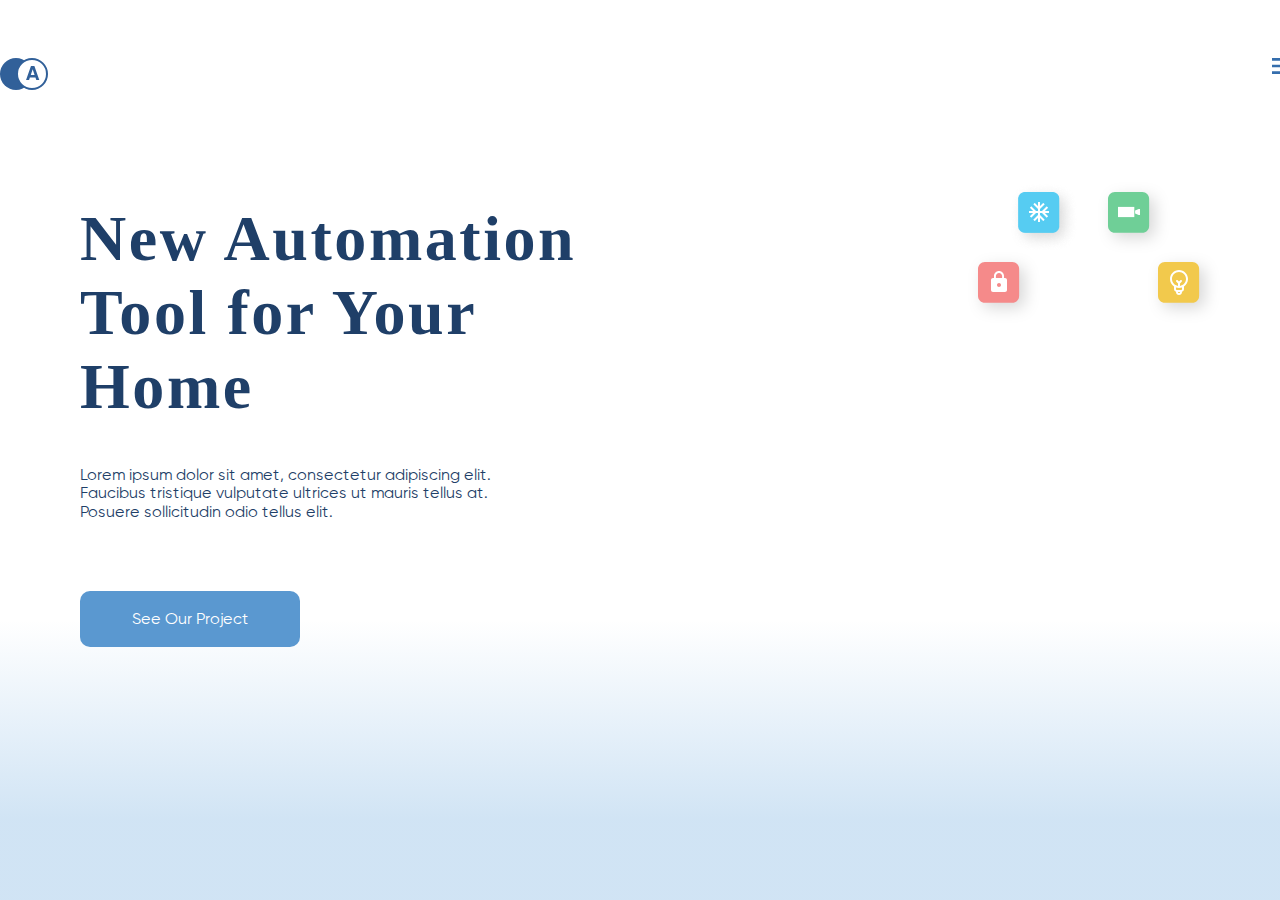
==== index.html @ 4147eb54 "header" ====
<!DOCTYPE html>
<html lang="en">
<head>
    <meta charset="UTF-8">
    <title>Afrianska</title>
    <link rel="stylesheet" href="fonts/Gilroy/stylesheet.css">
    <link href="//db.onlinewebfonts.com/c/d1243736bfe07b546f8f1e54e7804afb?family=Galien" rel="stylesheet" type="text/css"/>
    <link rel="stylesheet" href="css/normalize.css">
    <link rel="stylesheet" href="css/main.css">
</head>
<body>
<header>
   <div class="header-width">
       <div class="top-header">
        <div class="logo">
            <img src="header-img/logo.svg" alt="">
        </div>
        <div class="menu">
            <img src="header-img/menu.svg" alt="">
        </div>
    </div>
     <div class="header-media">
        <div class="header-left">
            <h1>New Automation
            Tool for Your Home</h1>
            <p class="subtitle">Lorem ipsum dolor sit amet, consectetur adipiscing elit. Faucibus tristique vulputate ultrices ut mauris tellus at. Posuere sollicitudin odio tellus elit.</p>
            <button href="#" class="button-header">See Our Project</button>
        </div>
        <div class="header-right">
            <img src="header-img/clock.svg" class="clock-ic" alt="">
            <img src="header-img/snowflake.png" class="snowflake-ic" alt="">
            <img src="header-img/camera.svg" class="camera-ic" alt="">
            <img src="header-img/lamp.svg" class="lamp-ic" alt="">
        </div>
     </div>
    </div>
</header>
<main>
    
</main>
</body>
</html>
---- fonts/Gilroy/stylesheet.css ----
@font-face {
    font-family: 'Gilroy';
    src: url('Gilroy-ExtraBold.eot');
    src: local('Gilroy ExtraBold'), local('Gilroy-ExtraBold'),
        url('Gilroy-ExtraBold.eot?#iefix') format('embedded-opentype'),
        url('Gilroy-ExtraBold.woff') format('woff'),
        url('Gilroy-ExtraBold.ttf') format('truetype');
    font-weight: 800;
    font-style: normal;
}

@font-face {
    font-family: 'Gilroy';
    src: url('Gilroy-Heavy.eot');
    src: local('Gilroy Heavy'), local('Gilroy-Heavy'),
        url('Gilroy-Heavy.eot?#iefix') format('embedded-opentype'),
        url('Gilroy-Heavy.woff') format('woff'),
        url('Gilroy-Heavy.ttf') format('truetype');
    font-weight: 900;
    font-style: normal;
}

@font-face {
    font-family: 'Gilroy';
    src: url('Gilroy-LightItalic.eot');
    src: local('Gilroy Light Italic'), local('Gilroy-LightItalic'),
        url('Gilroy-LightItalic.eot?#iefix') format('embedded-opentype'),
        url('Gilroy-LightItalic.woff') format('woff'),
        url('Gilroy-LightItalic.ttf') format('truetype');
    font-weight: 300;
    font-style: italic;
}

@font-face {
    font-family: 'Gilroy';
    src: url('Gilroy-ThinItalic.eot');
    src: local('Gilroy Thin Italic'), local('Gilroy-ThinItalic'),
        url('Gilroy-ThinItalic.eot?#iefix') format('embedded-opentype'),
        url('Gilroy-ThinItalic.woff') format('woff'),
        url('Gilroy-ThinItalic.ttf') format('truetype');
    font-weight: 100;
    font-style: italic;
}

@font-face {
    font-family: 'Gilroy';
    src: url('Gilroy-BlackItalic.eot');
    src: local('Gilroy Black Italic'), local('Gilroy-BlackItalic'),
        url('Gilroy-BlackItalic.eot?#iefix') format('embedded-opentype'),
        url('Gilroy-BlackItalic.woff') format('woff'),
        url('Gilroy-BlackItalic.ttf') format('truetype');
    font-weight: 900;
    font-style: italic;
}

@font-face {
    font-family: 'Gilroy';
    src: url('Gilroy-BoldItalic.eot');
    src: local('Gilroy Bold Italic'), local('Gilroy-BoldItalic'),
        url('Gilroy-BoldItalic.eot?#iefix') format('embedded-opentype'),
        url('Gilroy-BoldItalic.woff') format('woff'),
        url('Gilroy-BoldItalic.ttf') format('truetype');
    font-weight: bold;
    font-style: italic;
}

@font-face {
    font-family: 'Gilroy';
    src: url('Gilroy-SemiBold.eot');
    src: local('Gilroy SemiBold'), local('Gilroy-SemiBold'),
        url('Gilroy-SemiBold.eot?#iefix') format('embedded-opentype'),
        url('Gilroy-SemiBold.woff') format('woff'),
        url('Gilroy-SemiBold.ttf') format('truetype');
    font-weight: 600;
    font-style: normal;
}

@font-face {
    font-family: 'Gilroy';
    src: url('Gilroy-UltraLightItalic.eot');
    src: local('Gilroy UltraLight Italic'), local('Gilroy-UltraLightItalic'),
        url('Gilroy-UltraLightItalic.eot?#iefix') format('embedded-opentype'),
        url('Gilroy-UltraLightItalic.woff') format('woff'),
        url('Gilroy-UltraLightItalic.ttf') format('truetype');
    font-weight: 200;
    font-style: italic;
}

@font-face {
    font-family: 'Gilroy';
    src: url('Gilroy-SemiBoldItalic.eot');
    src: local('Gilroy SemiBold Italic'), local('Gilroy-SemiBoldItalic'),
        url('Gilroy-SemiBoldItalic.eot?#iefix') format('embedded-opentype'),
        url('Gilroy-SemiBoldItalic.woff') format('woff'),
        url('Gilroy-SemiBoldItalic.ttf') format('truetype');
    font-weight: 600;
    font-style: italic;
}

@font-face {
    font-family: 'Gilroy';
    src: url('Gilroy-Light.eot');
    src: local('Gilroy Light'), local('Gilroy-Light'),
        url('Gilroy-Light.eot?#iefix') format('embedded-opentype'),
        url('Gilroy-Light.woff') format('woff'),
        url('Gilroy-Light.ttf') format('truetype');
    font-weight: 300;
    font-style: normal;
}

@font-face {
    font-family: 'Gilroy';
    src: url('Gilroy-MediumItalic.eot');
    src: local('Gilroy Medium Italic'), local('Gilroy-MediumItalic'),
        url('Gilroy-MediumItalic.eot?#iefix') format('embedded-opentype'),
        url('Gilroy-MediumItalic.woff') format('woff'),
        url('Gilroy-MediumItalic.ttf') format('truetype');
    font-weight: 500;
    font-style: italic;
}

@font-face {
    font-family: 'Gilroy';
    src: url('Gilroy-ExtraBoldItalic.eot');
    src: local('Gilroy ExtraBold Italic'), local('Gilroy-ExtraBoldItalic'),
        url('Gilroy-ExtraBoldItalic.eot?#iefix') format('embedded-opentype'),
        url('Gilroy-ExtraBoldItalic.woff') format('woff'),
        url('Gilroy-ExtraBoldItalic.ttf') format('truetype');
    font-weight: 800;
    font-style: italic;
}

@font-face {
    font-family: 'Gilroy';
    src: url('Gilroy-Regular.eot');
    src: local('Gilroy Regular'), local('Gilroy-Regular'),
        url('Gilroy-Regular.eot?#iefix') format('embedded-opentype'),
        url('Gilroy-Regular.woff') format('woff'),
        url('Gilroy-Regular.ttf') format('truetype');
    font-weight: normal;
    font-style: normal;
}

@font-face {
    font-family: 'Gilroy';
    src: url('Gilroy-HeavyItalic.eot');
    src: local('Gilroy Heavy Italic'), local('Gilroy-HeavyItalic'),
        url('Gilroy-HeavyItalic.eot?#iefix') format('embedded-opentype'),
        url('Gilroy-HeavyItalic.woff') format('woff'),
        url('Gilroy-HeavyItalic.ttf') format('truetype');
    font-weight: 900;
    font-style: italic;
}

@font-face {
    font-family: 'Gilroy';
    src: url('Gilroy-Medium.eot');
    src: local('Gilroy Medium'), local('Gilroy-Medium'),
        url('Gilroy-Medium.eot?#iefix') format('embedded-opentype'),
        url('Gilroy-Medium.woff') format('woff'),
        url('Gilroy-Medium.ttf') format('truetype');
    font-weight: 500;
    font-style: normal;
}

@font-face {
    font-family: 'Gilroy';
    src: url('Gilroy-RegularItalic.eot');
    src: local('Gilroy Regular Italic'), local('Gilroy-RegularItalic'),
        url('Gilroy-RegularItalic.eot?#iefix') format('embedded-opentype'),
        url('Gilroy-RegularItalic.woff') format('woff'),
        url('Gilroy-RegularItalic.ttf') format('truetype');
    font-weight: normal;
    font-style: italic;
}

@font-face {
    font-family: 'Gilroy';
    src: url('Gilroy-UltraLight.eot');
    src: local('Gilroy UltraLight'), local('Gilroy-UltraLight'),
        url('Gilroy-UltraLight.eot?#iefix') format('embedded-opentype'),
        url('Gilroy-UltraLight.woff') format('woff'),
        url('Gilroy-UltraLight.ttf') format('truetype');
    font-weight: 200;
    font-style: normal;
}

@font-face {
    font-family: 'Gilroy';
    src: url('Gilroy-Bold.eot');
    src: local('Gilroy Bold'), local('Gilroy-Bold'),
        url('Gilroy-Bold.eot?#iefix') format('embedded-opentype'),
        url('Gilroy-Bold.woff') format('woff'),
        url('Gilroy-Bold.ttf') format('truetype');
    font-weight: bold;
    font-style: normal;
}

@font-face {
    font-family: 'Gilroy';
    src: url('Gilroy-Thin.eot');
    src: local('Gilroy Thin'), local('Gilroy-Thin'),
        url('Gilroy-Thin.eot?#iefix') format('embedded-opentype'),
        url('Gilroy-Thin.woff') format('woff'),
        url('Gilroy-Thin.ttf') format('truetype');
    font-weight: 100;
    font-style: normal;
}

@font-face {
    font-family: 'Gilroy';
    src: url('Gilroy-Black.eot');
    src: local('Gilroy Black'), local('Gilroy-Black'),
        url('Gilroy-Black.eot?#iefix') format('embedded-opentype'),
        url('Gilroy-Black.woff') format('woff'),
        url('Gilroy-Black.ttf') format('truetype');
    font-weight: 900;
    font-style: normal;
}
---- css/main.css ----
/* ИСПОЛЬЗУЮТСЯ ШРИФТЫ Galien, Gilroy  */

header {
    height: 100vh;
    background: linear-gradient(0deg, #98c3e873 8.84%, rgba(152, 232, 221, 0) 31.12%);
}
.header-width {
    width: 1300px;
    margin: auto;
}
.top-header {
    display: flex;
    justify-content: space-between;
    margin-bottom: 50px;
    padding-top: 50px;
}
.header-media {
    display: flex;
    justify-content: space-between;
}
.header-left {
    width: 50%;
  
}
.header-right {
    background: url(/afrianska-landing/header-img/banner.png);
    background-size: contain;
    background-repeat: no-repeat;
    position: relative;
    width: 950px;
    height: 680px;
    
}
.clock-ic {
    position: absolute;
    left: 440px;
    top: 100px;
}
.snowflake-ic {
    position: absolute;
    right: 220px;
    top: 30px;
}
.camera-ic {
    position: absolute;
    right: 130px;
    top: 30px;
}
.lamp-ic {
    position: absolute;
    right: 80px;
    top: 100px;
}
h1 {
    font-size: 64px;
    font-family: galien;
    color: #1F3F68;
    margin-top: 50px;
    letter-spacing: 0.04em;
    position: relative;
    left: 80px;
    width: 510px;
    z-index: 1;
}
.subtitle {
    color: #1F3F68;
    font-family: Gilroy;
    width: 425px;
    padding-left: 80px;
    margin-bottom: 70px;
}
.button-header {
    width: 220px;
    height: 56px;
    border-radius: 10px;
    background-color: #5A98D0;
    color: #fff;
    font-family: gilroy;
    border: none;
    outline: none;
    cursor: pointer;
    margin-left: 80px;
}
.container {
    width: 940px;
    margin: auto;
}
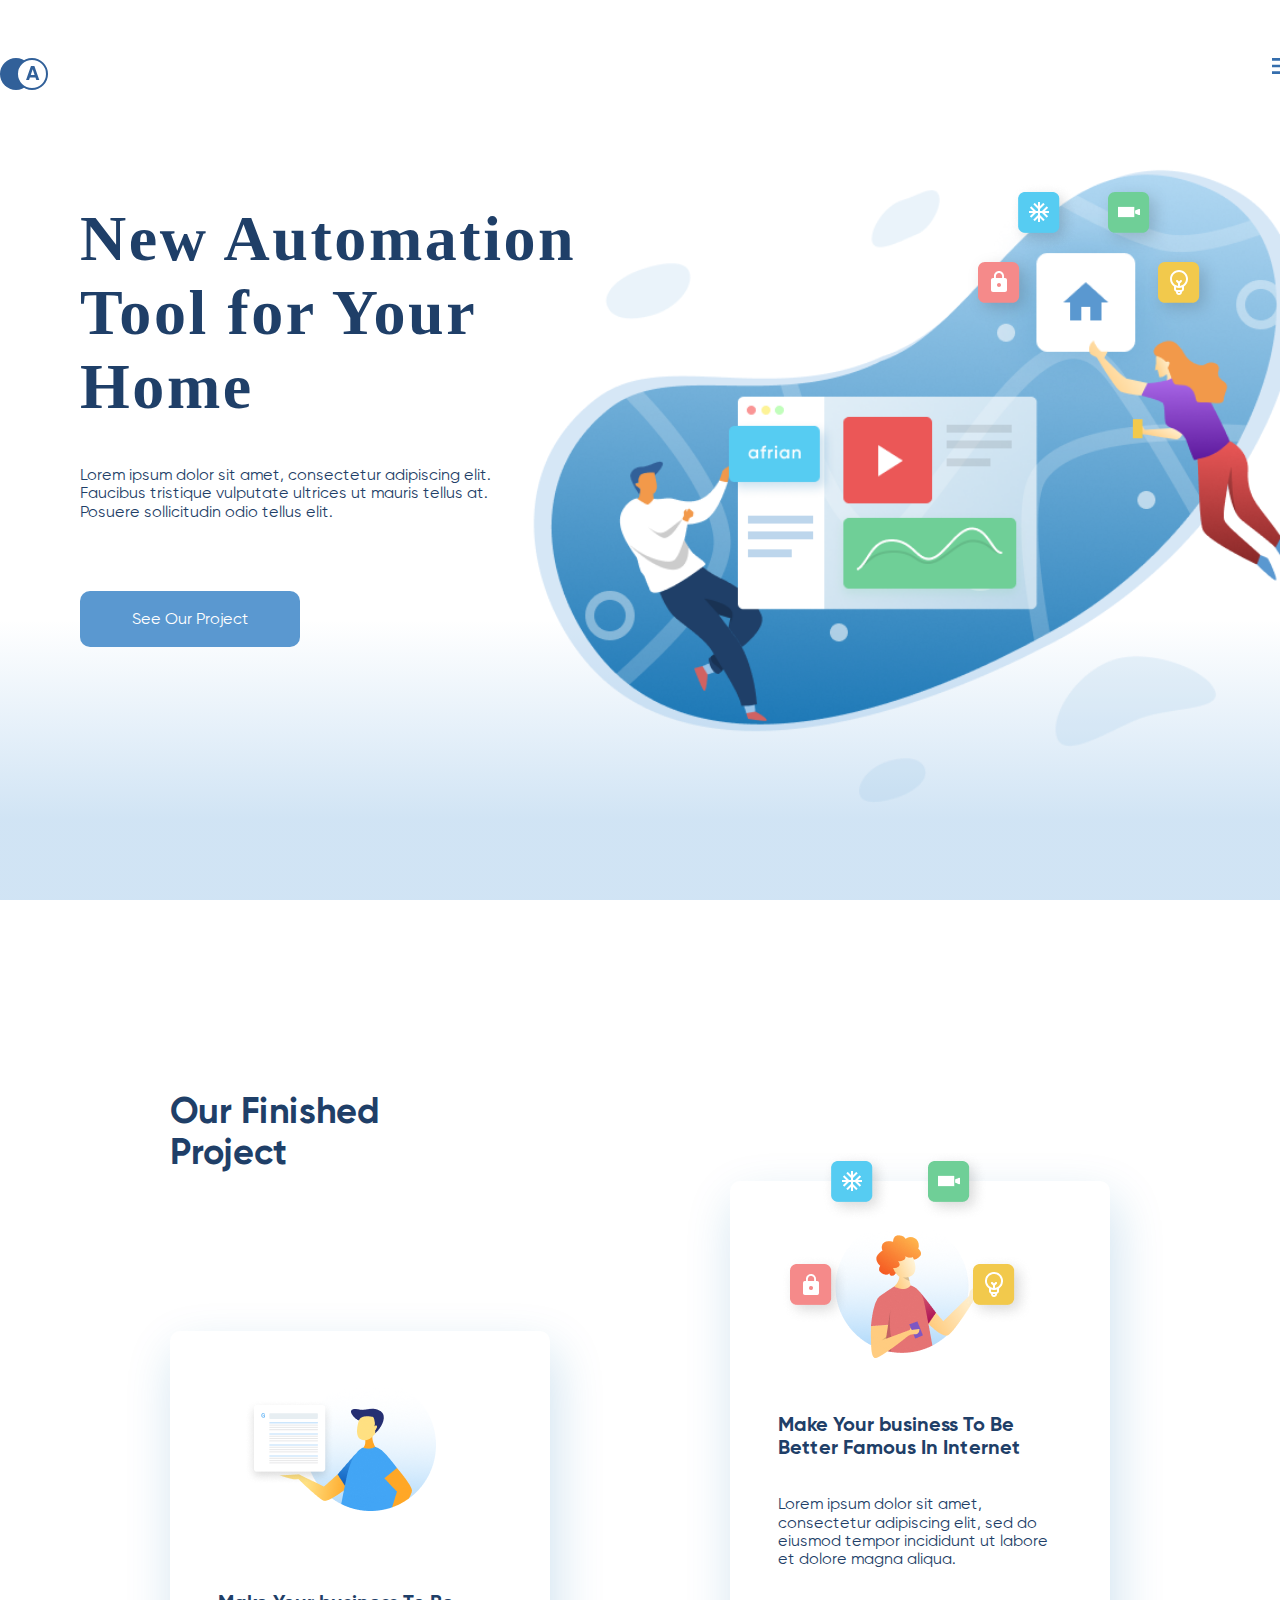
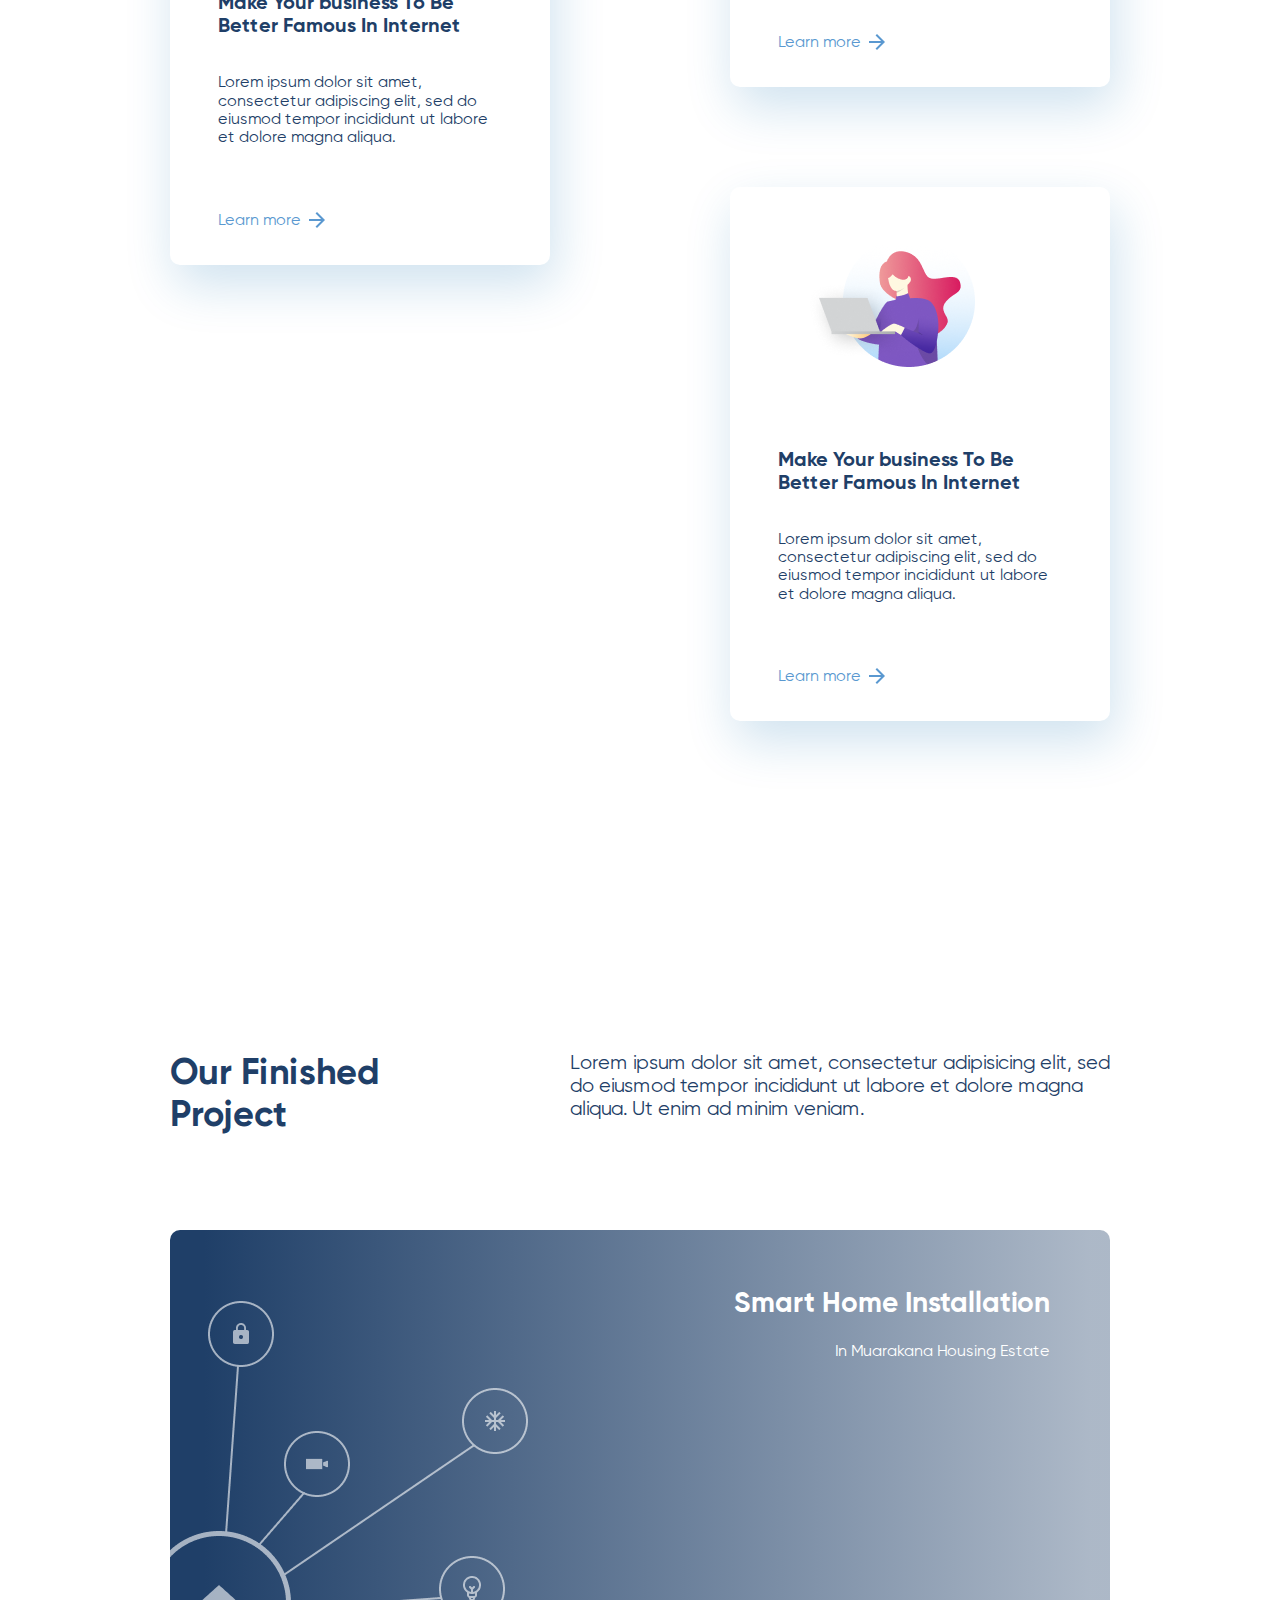
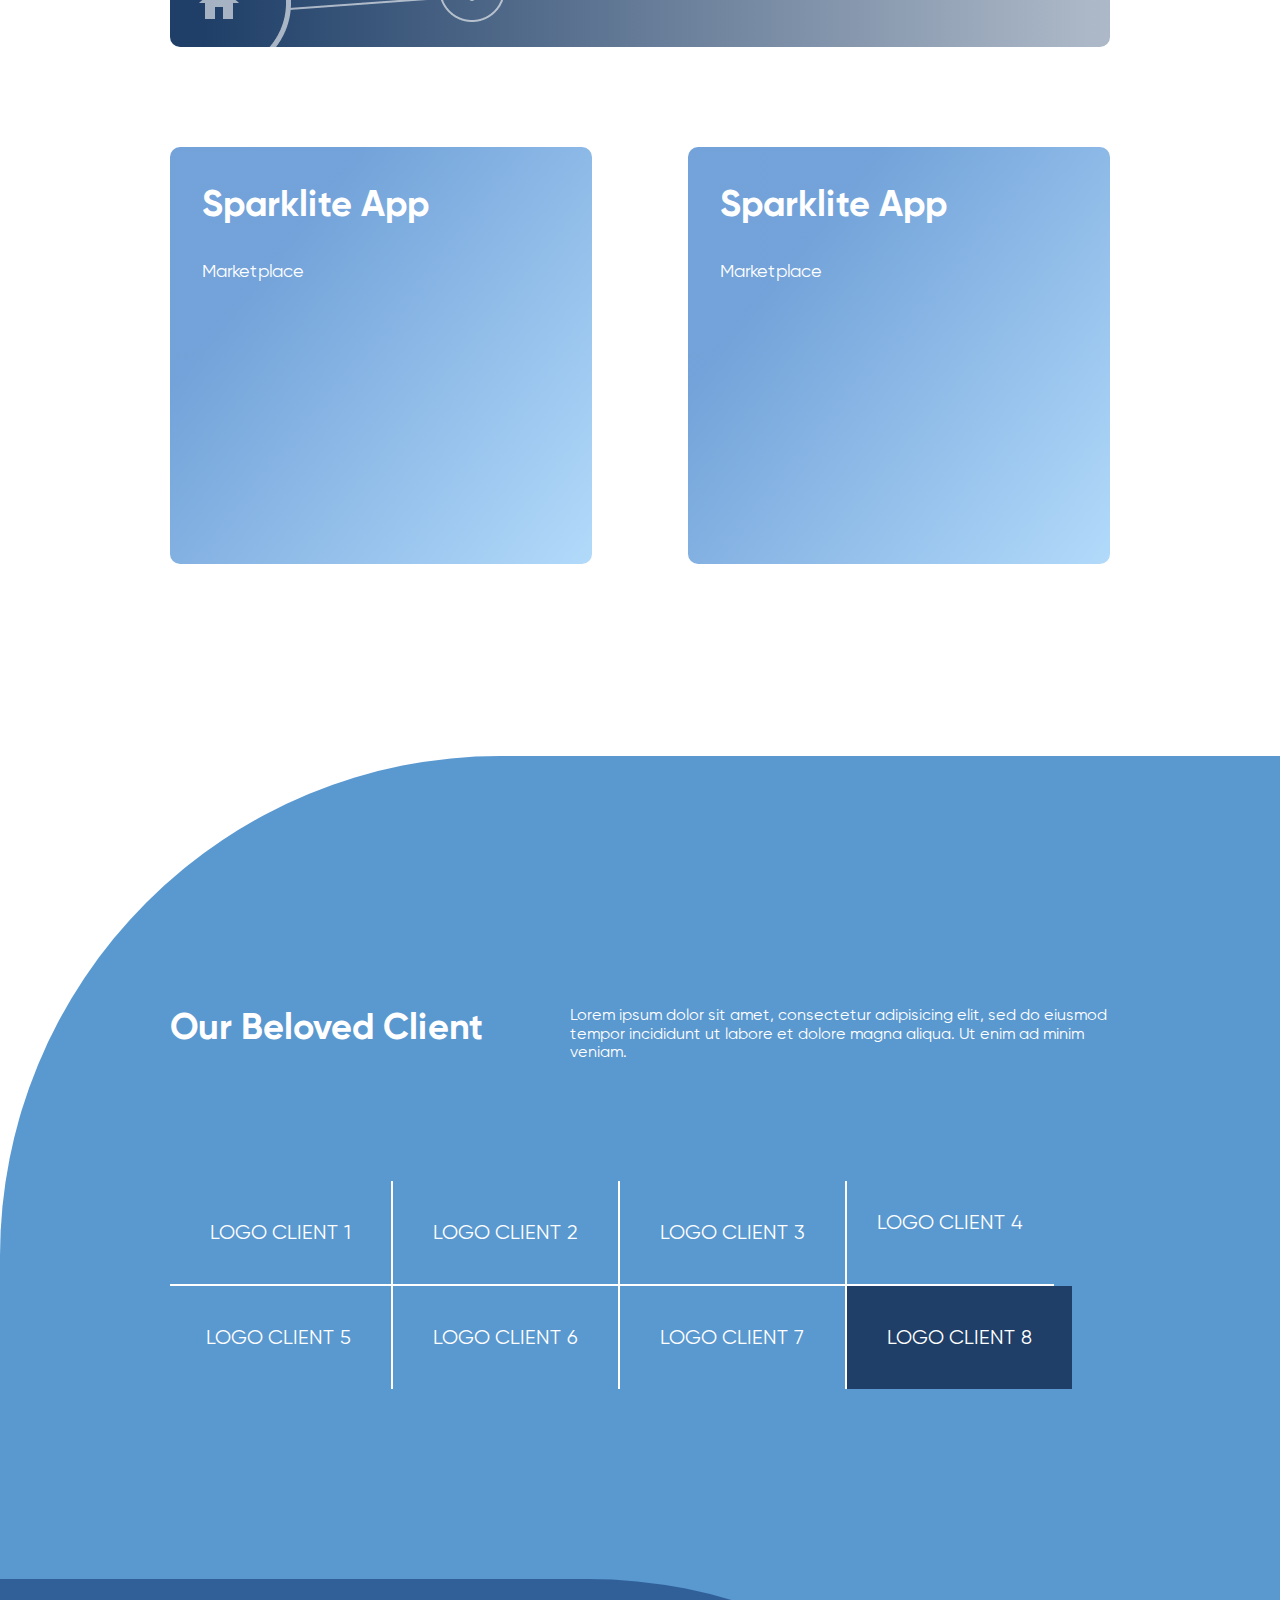
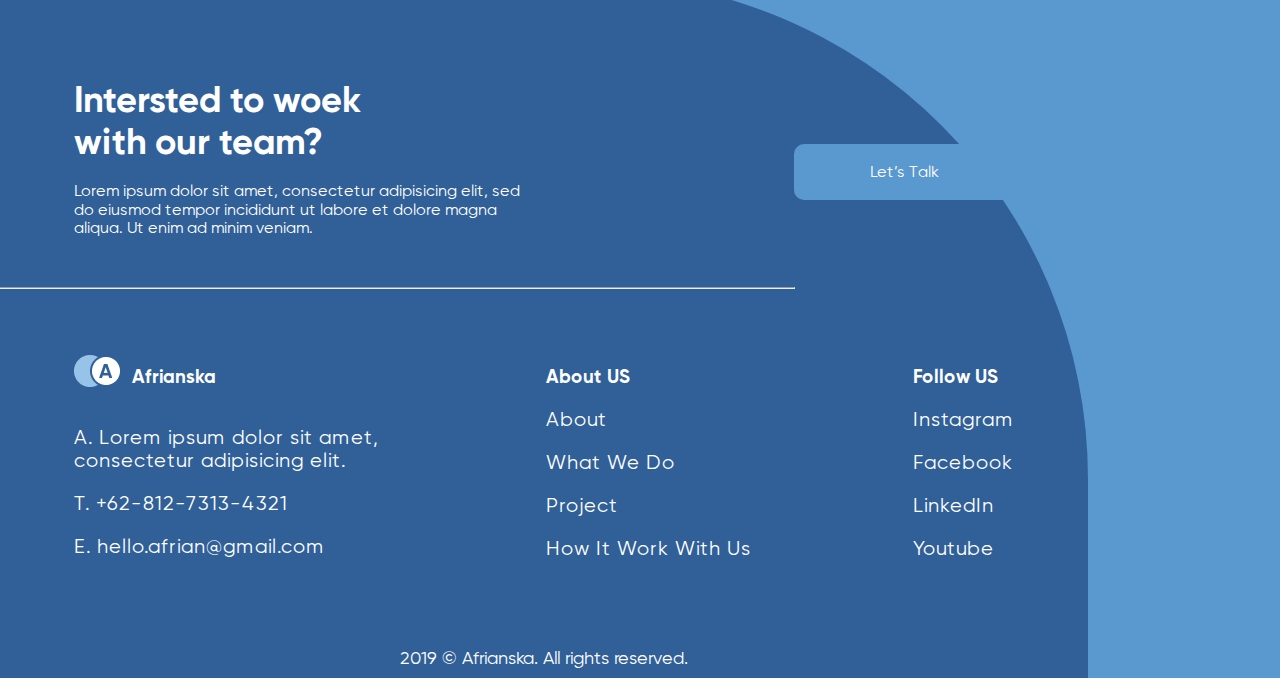
==== commit 21b877e8: "end of first maket" ====
--- a/index.html
+++ b/index.html
@@ -6,7 +6,7 @@
     <link rel="stylesheet" href="fonts/Gilroy/stylesheet.css">
     <link href="//db.onlinewebfonts.com/c/d1243736bfe07b546f8f1e54e7804afb?family=Galien" rel="stylesheet" type="text/css"/>
     <link rel="stylesheet" href="css/normalize.css">
-    <link rel="stylesheet" href="css/main.css">
+    <link rel="stylesheet" href="main.css">
 </head>
 <body>
 <header>
@@ -36,7 +36,135 @@
     </div>
 </header>
 <main>
-    
+    <div class="container">
+        <h2 class="title-cards">Our Finished
+        Project</h2>
+        <div class="cards-section">
+            <div class="left-cards">
+                <div class="cards">
+                    <img src="cards-img/1.png" class="cards-img" alt="">
+                    <h3 class="cards-info">Make Your business To Be
+                    Better Famous In Internet</h3>
+               <p class="cards-subtitle">
+                 Lorem ipsum dolor sit amet, consectetur adipiscing elit, sed do eiusmod tempor incididunt ut labore et dolore magna aliqua.   
+               </p>
+               <p class="learn-more">Learn more</p>
+               <img src="icons/ic_arrow_forward_24px.png" class="arrow" alt="">
+                </div>
+            </div>
+            <div class="right-cards">
+                <div class="cards">
+                    <img src="cards-img/3.png" class="cards-img-2" alt="">
+                    <h3 class="cards-info">Make Your business To Be
+                    Better Famous In Internet</h3>
+               <p class="cards-subtitle">
+                 Lorem ipsum dolor sit amet, consectetur adipiscing elit, sed do eiusmod tempor incididunt ut labore et dolore magna aliqua.   
+               </p>
+               <p class="learn-more">Learn more</p>
+               <img src="icons/ic_arrow_forward_24px.png" class="arrow" alt="">
+                </div>
+                <div class="cards">
+                    <img src="cards-img/2%2020.png" class="cards-img" alt="">
+                    <h3 class="cards-info">Make Your business To Be
+                    Better Famous In Internet</h3>
+               <p class="cards-subtitle">
+                 Lorem ipsum dolor sit amet, consectetur adipiscing elit, sed do eiusmod tempor incididunt ut labore et dolore magna aliqua.   
+               </p>
+               <p class="learn-more">Learn more</p>
+               <img src="icons/ic_arrow_forward_24px.png" class="arrow" alt="">
+                </div>
+            </div>
+        </div>
+    </div>
+    <section class="app">
+        <div class="container">
+            <div class="text-block">
+                <h3 class="title-app">Our Finished
+                Project</h3>
+                <p class="subtitle-app">Lorem ipsum dolor sit amet, consectetur adipisicing elit, sed do eiusmod tempor incididunt ut labore et dolore magna aliqua. Ut enim ad minim veniam.</p>
+            </div>
+            <div class="banner-app">
+            <img src="app-image/Group.png" class="img-app" alt="">
+            <div class="text-app">
+                <h3 class="info-banner">Smart Home Installation</h3>
+                <p>In Muarakana Housing Estate</p>
+            </div>
+        </div>
+        <div class="two-block">
+            <div class="block-one">
+                <h3 class="title-two">Sparklite App</h3>
+                <p class="subtitle-two">Marketplace</p>
+            </div>
+            <div class="block-one">
+              <h3 class="title-two">Sparklite App</h3>
+              <p class="subtitle-two">Marketplace</p>  
+            </div>
+        </div>
+        </div>
+    </section>
 </main>
+<footer>
+    <div class="container">
+        <div class="text-block-2">
+            <h3 class="footer-top-title">Our Beloved
+            Client</h3>
+            <p class="footer-top-subtitle">Lorem ipsum dolor sit amet, consectetur adipisicing elit, sed do eiusmod tempor incididunt ut labore et dolore magna aliqua. Ut enim ad minim veniam.</p>
+        </div>
+        <div class="table">
+            <div class="top-line">
+                <p class="table-item-1">LOGO CLIENT 1</p>
+                <p class="table-item-2">LOGO CLIENT 2</p>
+                <p class="table-item-3">LOGO CLIENT 3</p>
+                <p class="table-item-4">LOGO CLIENT 4</p>
+            </div>
+            <div class="bottom-line">
+                <p class="table-item-5">LOGO CLIENT 5</p>
+                <p class="table-item-6">LOGO CLIENT 6</p>
+                <p class="table-item-7">LOGO CLIENT 7</p>
+                <p class="table-item-8">LOGO CLIENT 8</p>
+            </div>
+        </div>
+    </div>
+    <div class="blue-footer">
+        <div class="blue-footer-width">
+            <div class="footer-top-2">
+                <div class="footer-text">
+                <h2 class="blue-footer-title">Intersted to woek
+                with our team?</h2>
+                <p class="blue-footer-subtitle">Lorem ipsum dolor sit amet, consectetur adipisicing elit, sed do eiusmod tempor incididunt ut labore et dolore magna aliqua. Ut enim ad minim veniam.</p>
+                </div>
+                <button class="footer-button">Let’s Talk</button>
+            </div>
+        </div>
+        <hr class="hr-1">
+        <div class="footer-bottom-info">
+            <div class="blocks-item">
+                <div class="logo-footer">
+                <img src="footer-img/logo.png" class="logo-footer-img" alt="">
+                <h3>Afrianska</h3>
+                </div>
+                <p>A. Lorem ipsum dolor sit amet, consectetur adipisicing elit.</p>
+                <p>T. +62-812-7313-4321</p>
+                <p>E. hello.afrian@gmail.com</p>
+            </div>
+            <div class="blocks-item-2">
+                <h3>About US</h3>
+                <p>About</p>
+                <p>What We Do</p>
+                <p>Project</p>
+                <p>How It Work With Us</p>
+            </div>
+            <div class="blocks-item-3">
+                <h3>Follow US</h3>
+                <p>Instagram</p>
+                <p>Facebook</p>
+                <p>LinkedIn</p>
+                <p>Youtube</p>
+            </div>
+            
+        </div>
+        <p class="footer-bottom-gray-text">2019 © Afrianska. All rights reserved.</p>
+    </div>
+</footer>
 </body>
 </html>--- a/main.css
+++ b/main.css
@@ -0,0 +1,373 @@
+/* ИСПОЛЬЗУЮТСЯ ШРИФТЫ Galien, Gilroy  */
+
+header {
+    height: 100vh;
+    background: linear-gradient(0deg, #98c3e873 8.84%, rgba(152, 232, 221, 0) 31.12%);
+}
+.header-width {
+    width: 1300px;
+    margin: auto;
+}
+.top-header {
+    display: flex;
+    justify-content: space-between;
+    margin-bottom: 50px;
+    padding-top: 50px;
+}
+.header-media {
+    display: flex;
+    justify-content: space-between;
+}
+.header-left {
+    width: 50%;
+  
+}
+.header-right {
+    background: url(header-img/banner.png);
+    background-size: contain;
+    background-repeat: no-repeat;
+    position: relative;
+    width: 950px;
+    height: 680px;
+    
+}
+.clock-ic {
+    position: absolute;
+    left: 440px;
+    top: 100px;
+}
+.snowflake-ic {
+    position: absolute;
+    right: 220px;
+    top: 30px;
+}
+.camera-ic {
+    position: absolute;
+    right: 130px;
+    top: 30px;
+}
+.lamp-ic {
+    position: absolute;
+    right: 80px;
+    top: 100px;
+}
+h1 {
+    font-size: 64px;
+    font-family: galien;
+    color: #1F3F68;
+    margin-top: 50px;
+    letter-spacing: 0.04em;
+    position: relative;
+    left: 80px;
+    width: 510px;
+    z-index: 1;
+}
+.subtitle {
+    color: #1F3F68;
+    font-family: Gilroy;
+    width: 425px;
+    padding-left: 80px;
+    margin-bottom: 70px;
+}
+.button-header {
+    width: 220px;
+    height: 56px;
+    border-radius: 10px;
+    background-color: #5A98D0;
+    color: #fff;
+    font-family: gilroy;
+    border: none;
+    outline: none;
+    cursor: pointer;
+    margin-left: 80px;
+}
+.container {
+    width: 940px;
+    margin: auto;
+    font-family: Gilroy;
+}
+
+
+.title-cards {
+    font-size: 36px;
+    width: 227px;
+    color: #1F3F68;
+    margin: 0;
+    padding-top: 190px;
+    padding-bottom: 158px;
+}
+.cards-section {
+    display: flex;
+    justify-content: space-between;
+}
+.cards {
+    width: 380px;
+    box-shadow: 5px 20px 50px rgba(16, 112, 177, 0.2);
+    border-radius: 10px;
+    margin-bottom: 100px;
+    position: relative;
+}
+.cards-subtitle {
+    width: 284px;
+    color: #1F3F68;
+    padding-left: 48px;
+    padding-bottom: 32px;
+}
+.cards-info {
+    font-size: 20px;
+    width: 267px;
+    color: #1F3F68;
+    padding-left: 48px;
+    padding-bottom: 16px;
+}
+.learn-more {
+    display: inline-block;
+    color: #5A98D0;
+    padding-left: 48px;
+    padding-bottom: 20px;
+}
+.arrow {
+    position: relative;
+    top: 7px;
+}
+.cards-img {
+    padding-top: 48px;
+    padding-left: 74px;
+    padding-bottom: 56px;
+}
+.cards-img-2 {
+    position: relative;
+    top: -30px;
+    left: 50px;
+}
+.right-cards {
+    position: relative;
+    top: -150px
+}
+.app {
+    margin-top: 80px;
+}
+.text-block {
+    display: flex;
+    justify-content: space-between;
+    margin-bottom: 96px;
+}
+.title-app {
+    font-size: 36px;
+    margin: 0;
+    width: 227px;
+    color: #1F3F68;
+}
+.subtitle-app {
+    margin: 0;
+    width: 540px;
+    color: #1F3F68;
+    font-size: 20px;
+}
+.banner-app {
+    border-radius: 10px;
+    position: relative;
+    height: 417px;
+    background: linear-gradient(89.99deg, #1F3F68 3.62%, rgba(31, 63, 104, 0.37) 97.78%);
+}
+.img-app {
+    position: absolute;
+    bottom: 0;
+}
+.text-app {
+    position: absolute;
+    right: 10px;
+}
+.info-banner {
+    color: #fff;
+    font-size: 28px;
+    line-height: 46px;
+    margin: 0;
+    padding-top: 50px;
+    padding-right: 50px;
+}
+.text-app p {
+    color: #fff;
+    position: absolute;
+    right: 50px;
+}
+.two-block {
+    display: flex;
+    justify-content: space-between;
+    padding-top: 100px;
+}
+.block-one {
+    width: 422px;
+    border-radius: 10px;
+    margin-bottom: 192px;
+    height: 417px;
+    background: linear-gradient(308.85deg, rgba(66, 165, 245, 0.4) -1.71%, rgba(21, 101, 192, 0.6) 74.54%); 
+}
+.title-two {
+    font-size: 36px;
+    color: #fff;
+    padding-left: 32px;
+}
+.subtitle-two {
+    font-size: 18px;
+    color: #fff;
+    margin: 0;
+    padding-left: 32px;
+}
+footer {
+    background: #5A98D0;
+    border-top-left-radius: 500px;
+}
+.table {
+    margin-top: 100px;
+}
+.top-line, .bottom-line {
+    display: flex;
+  
+    font-size: 20px;
+    color: #fff;
+}
+.table-item-1 {
+    border-bottom: solid 2px;
+    border-right: solid 2px;
+    padding: 40px;
+
+}
+.table-item-2 {
+    border-bottom: solid 2px;
+    border-right: solid 2px;
+    padding: 40px;
+}
+.table-item-3 {
+    border-bottom: solid 2px;
+    border-right: solid 2px;
+    padding: 40px;
+}
+.table-item-4 {
+    border-bottom: solid 2px;
+    padding: 30px;
+}
+.table-item-5 {
+    border-right: solid 2px;
+    padding:40px;
+}
+.table-item-6 {
+    border-right: solid 2px;
+    padding:40px;
+}
+.table-item-7 {
+    border-right: solid 2px;
+    padding:40px;
+}
+.table-item-8 {
+    padding:40px;
+    background-color: #1F3F68;
+}
+.bottom-line {
+    position: relative;
+    top: -40px;
+    left: -4px;
+    padding-bottom: 130px;
+}
+.text-block-2 {
+    display: flex;
+    justify-content: space-between;
+    color: #fff;
+    padding-top: 250px;
+}
+.footer-top-title {
+    font-size: 36px;
+    margin: 0;
+}
+.footer-top-subtitle {
+    width: 540px;
+    margin: 0;
+}
+.table {
+    margin: auto;
+    padding-top: 100px;
+}
+.blue-footer {
+    width: 85%;
+    background: #316099;
+    font-family: gilroy;
+    color: #fff;
+    border-top-right-radius: 500px;
+}
+.blue-footer-width {
+    width: 940px;
+    margin: auto;
+}
+.footer-top-2 {
+    display: flex;
+    justify-content: space-between;
+}
+.blue-footer-title {
+    font-size: 36px;
+    color: #fff;
+    width: 317px;
+    margin: 0;
+    padding-top: 100px;
+}
+.blue-footer-subtitle {
+    width: 460px;
+    margin: 0;
+    padding-top: 20px;
+}
+.footer-button {
+    height: 56px;
+    width: 220px;
+    background-color: #5A98D0;
+    border-radius: 10px;
+    border: none;
+    outline: none;
+    color: #fff;
+    margin-top: 165px;
+    cursor: pointer;
+}
+.hr-1 {
+    width: 96%;
+    color: #fff;
+    position: relative;
+    left: -25%;
+    margin-top: 50px;
+}
+.footer-bottom-info {
+    display: flex;
+    width: 940px;
+    margin: auto;
+    padding-top: 50px;
+    justify-content: space-between;
+    
+}
+.logo-footer {
+    display: flex;
+}
+.logo-footer-img {
+    height: 100%;
+    padding-right: 10px;
+}
+.blocks-item p {
+    width: 310px;
+    letter-spacing: 1px;
+    margin-bottom: 20px;
+    font-size: 20px
+}
+.blocks-item-2 p {
+    font-size: 20px;
+    letter-spacing: 1px;
+    margin-bottom: 20px;
+}
+.blocks-item-3 p {
+    font-size: 20px;
+    letter-spacing: 1px;
+    margin-bottom: 20px;
+}
+.footer-bottom-gray-text {
+    font-size: 18px;
+    color: #fff;
+    font-family: gilroy;
+    text-align: center;
+    padding-top: 50px;
+    padding-bottom: 10px
+}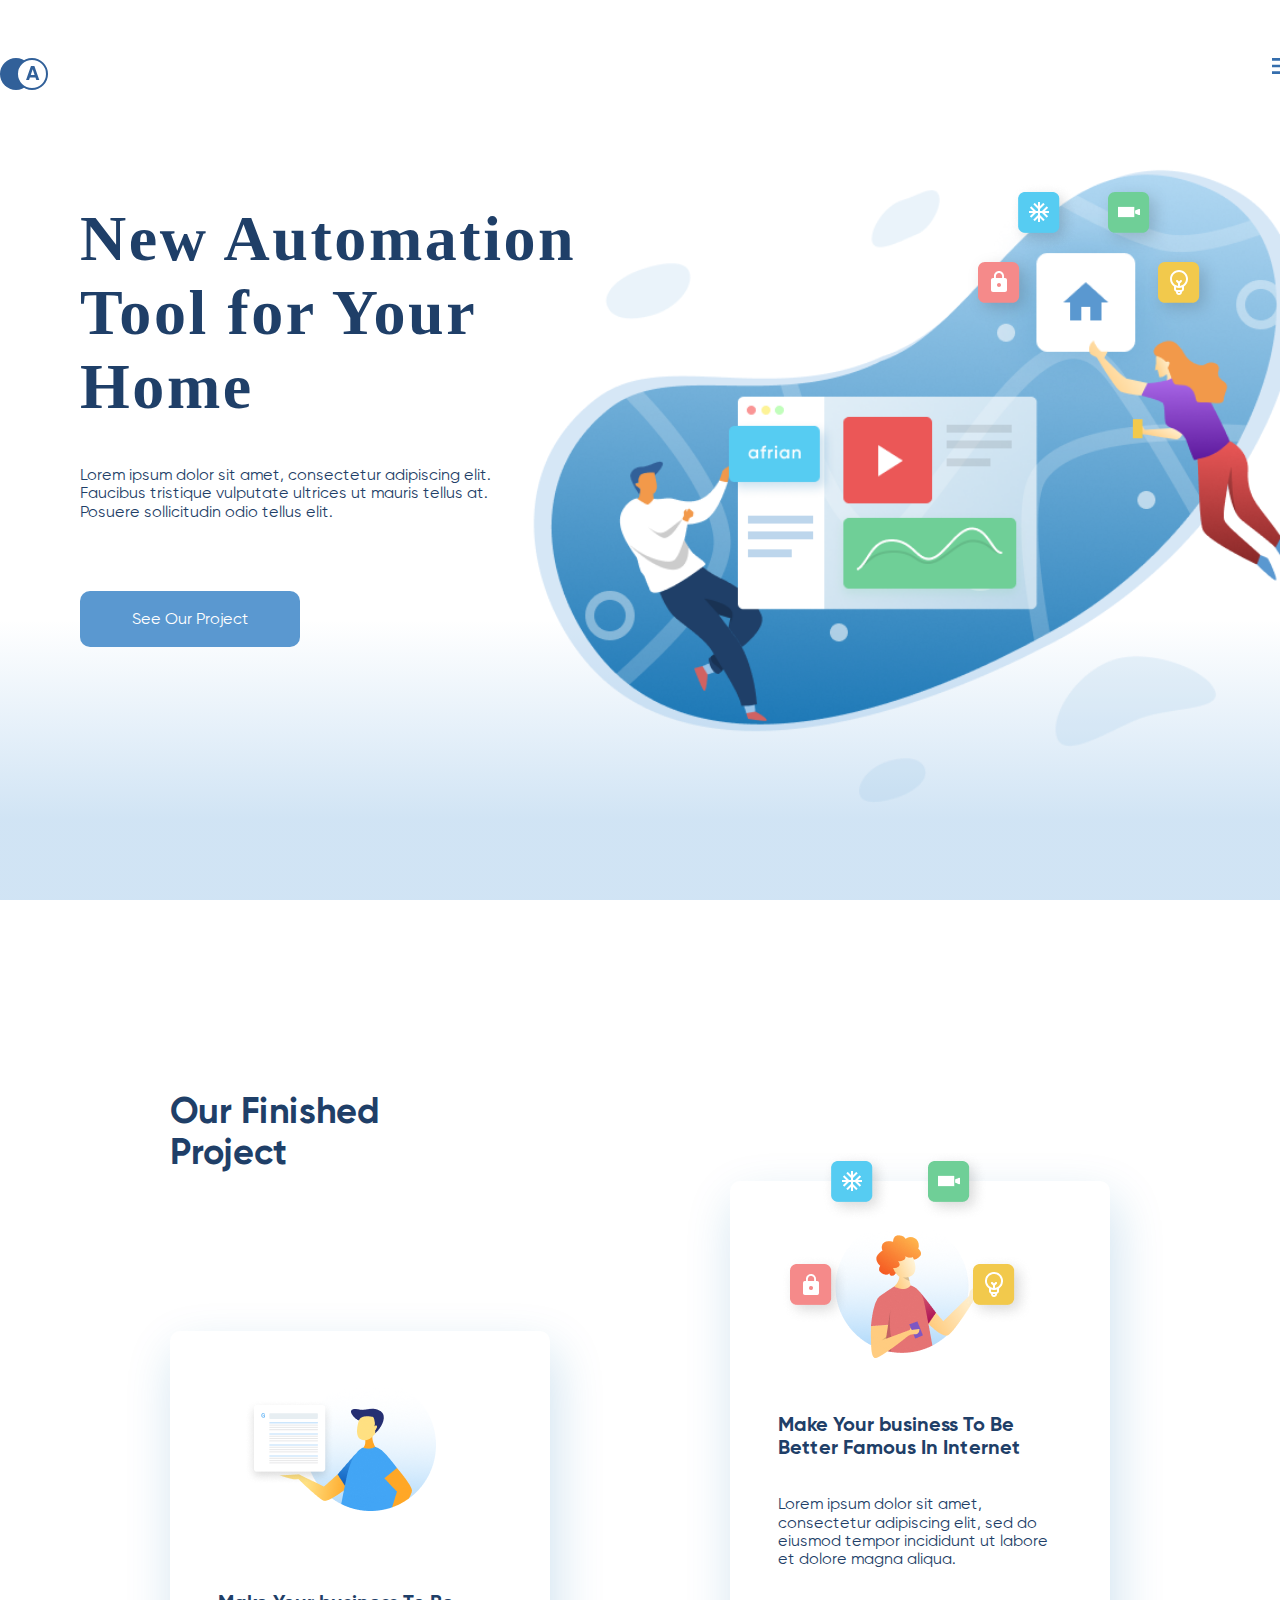
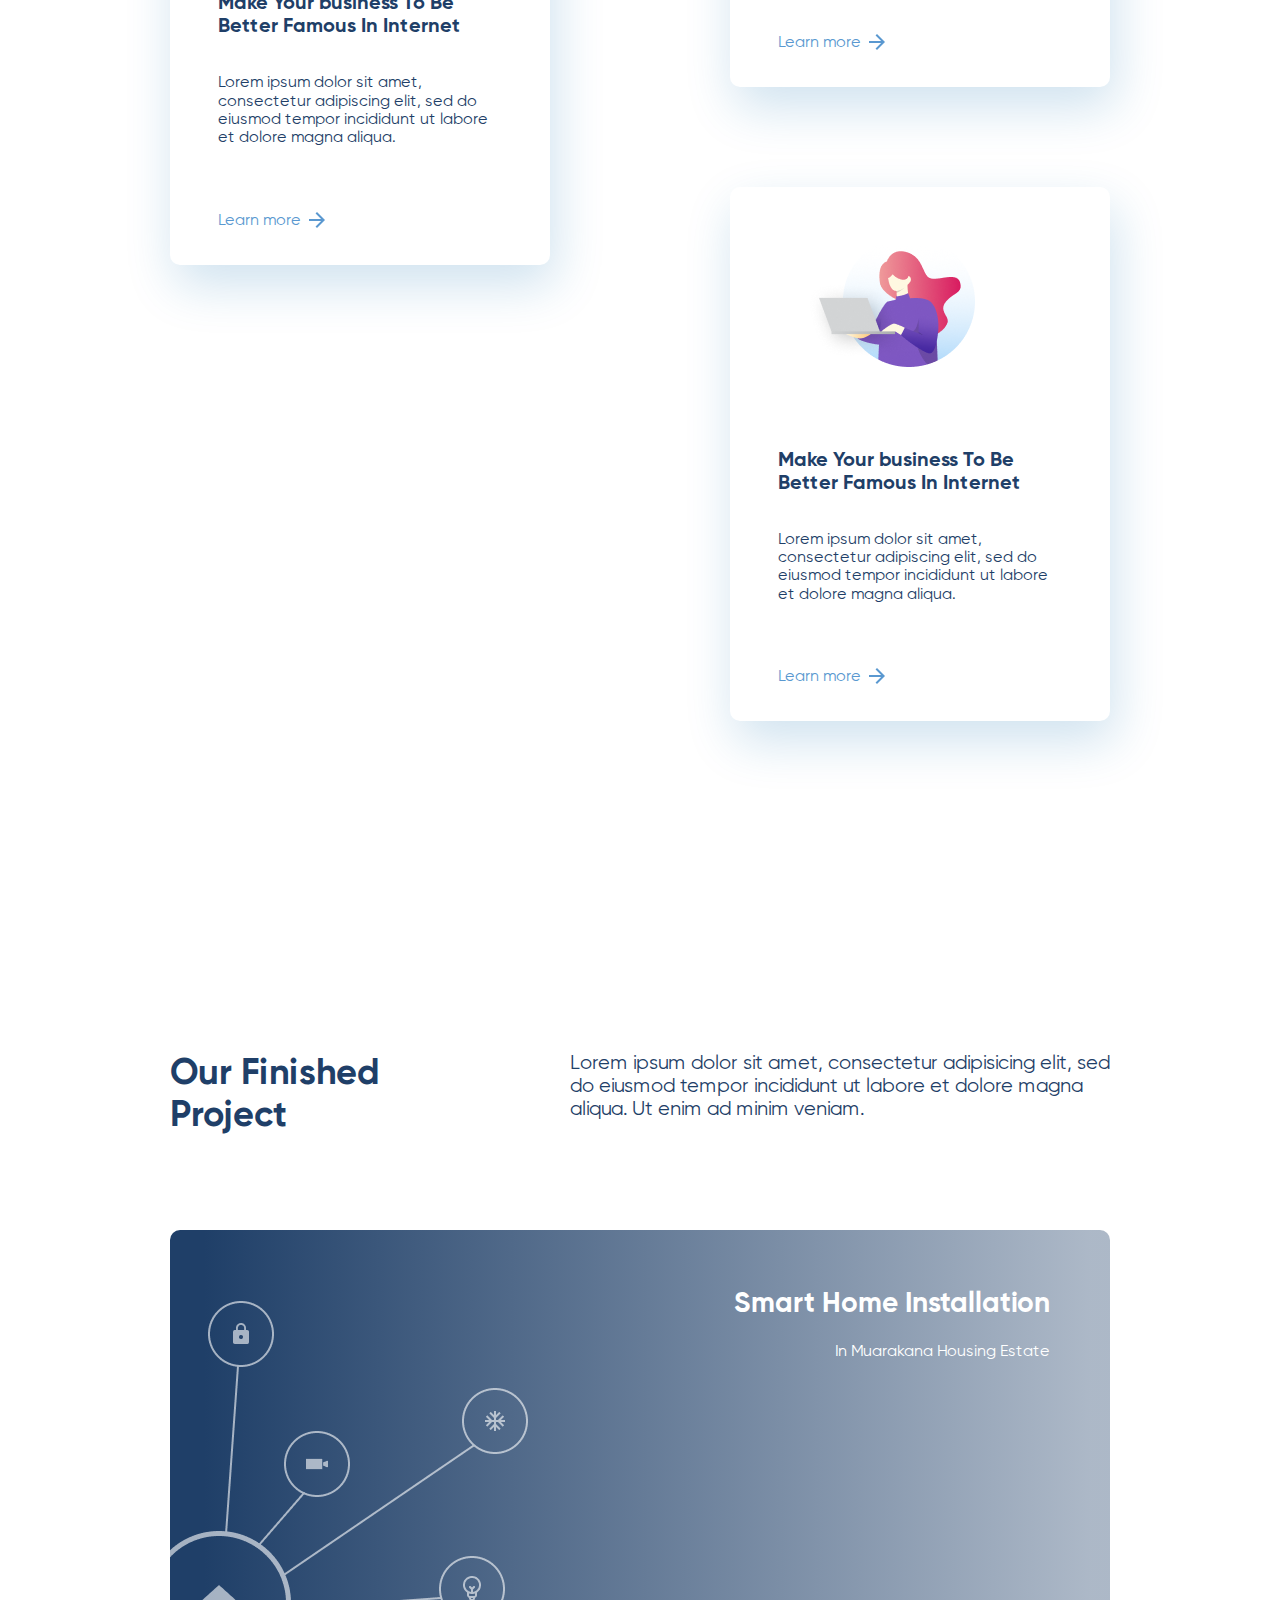
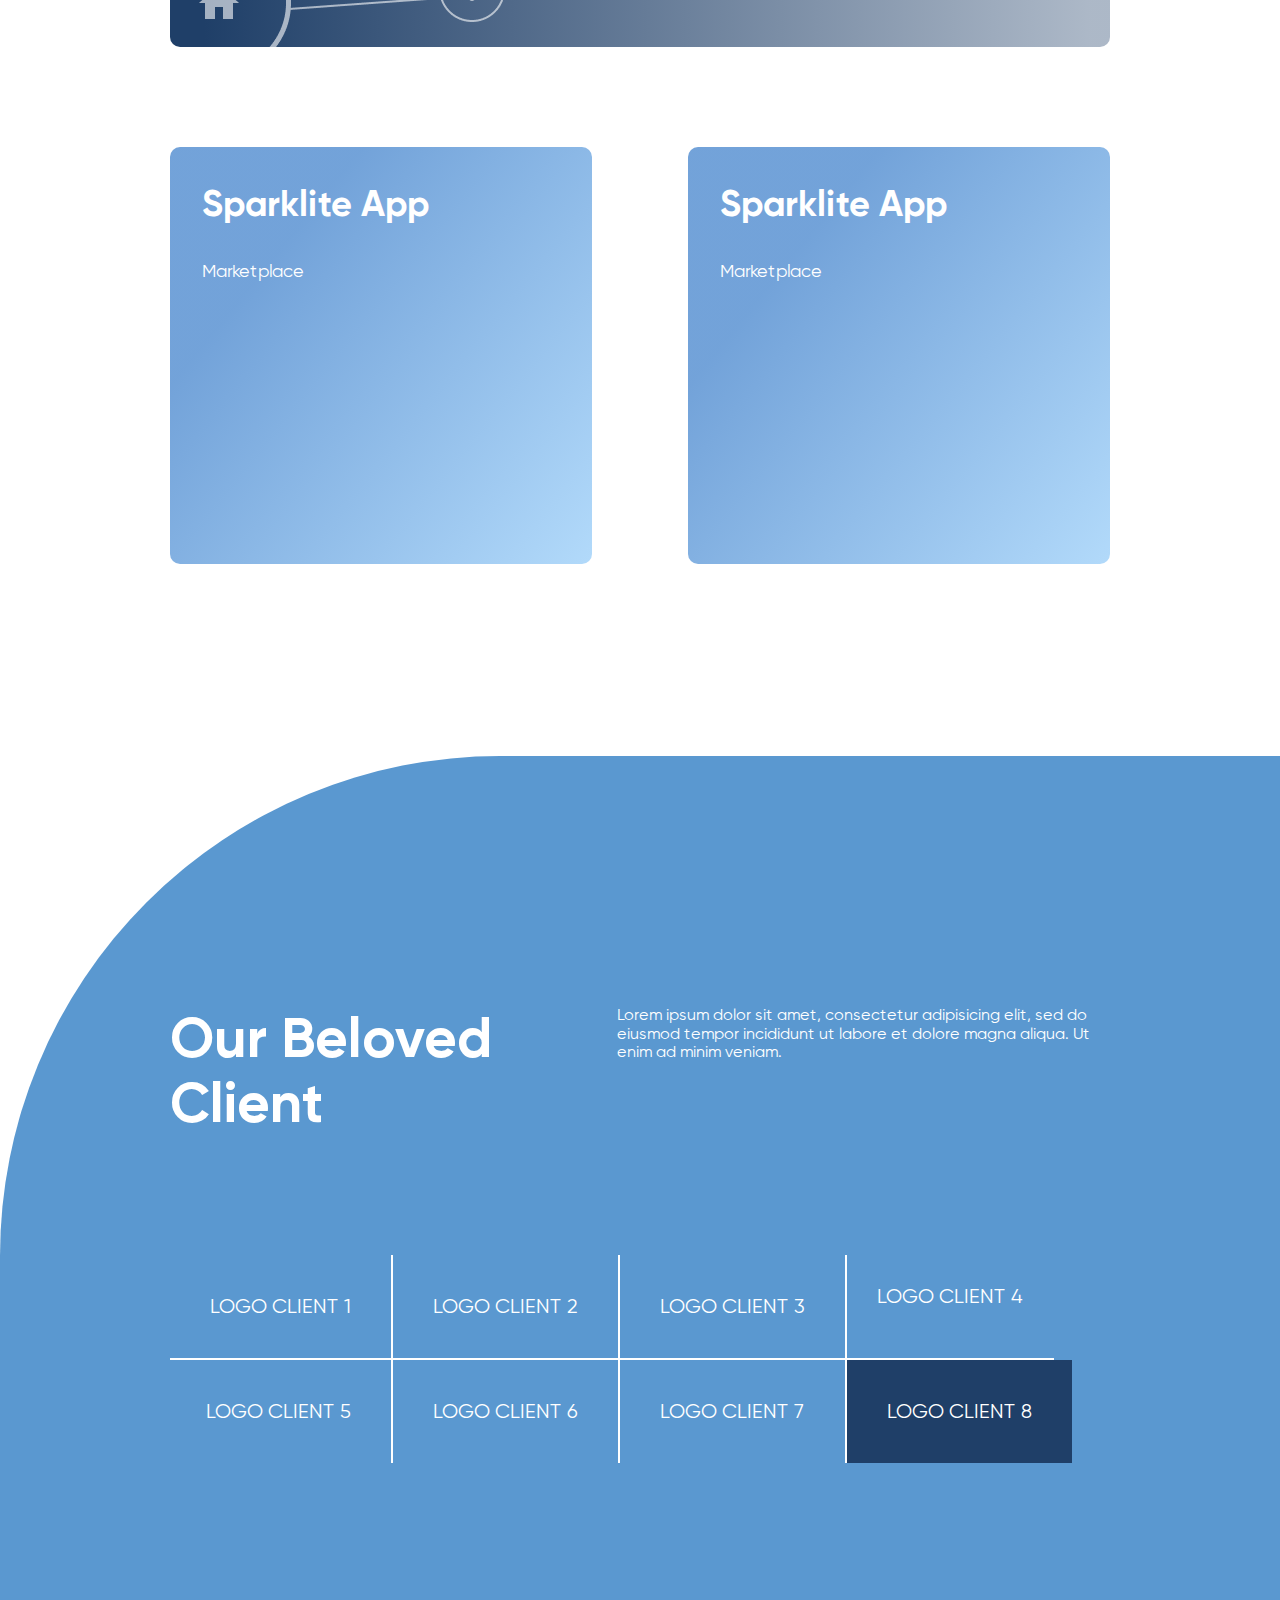
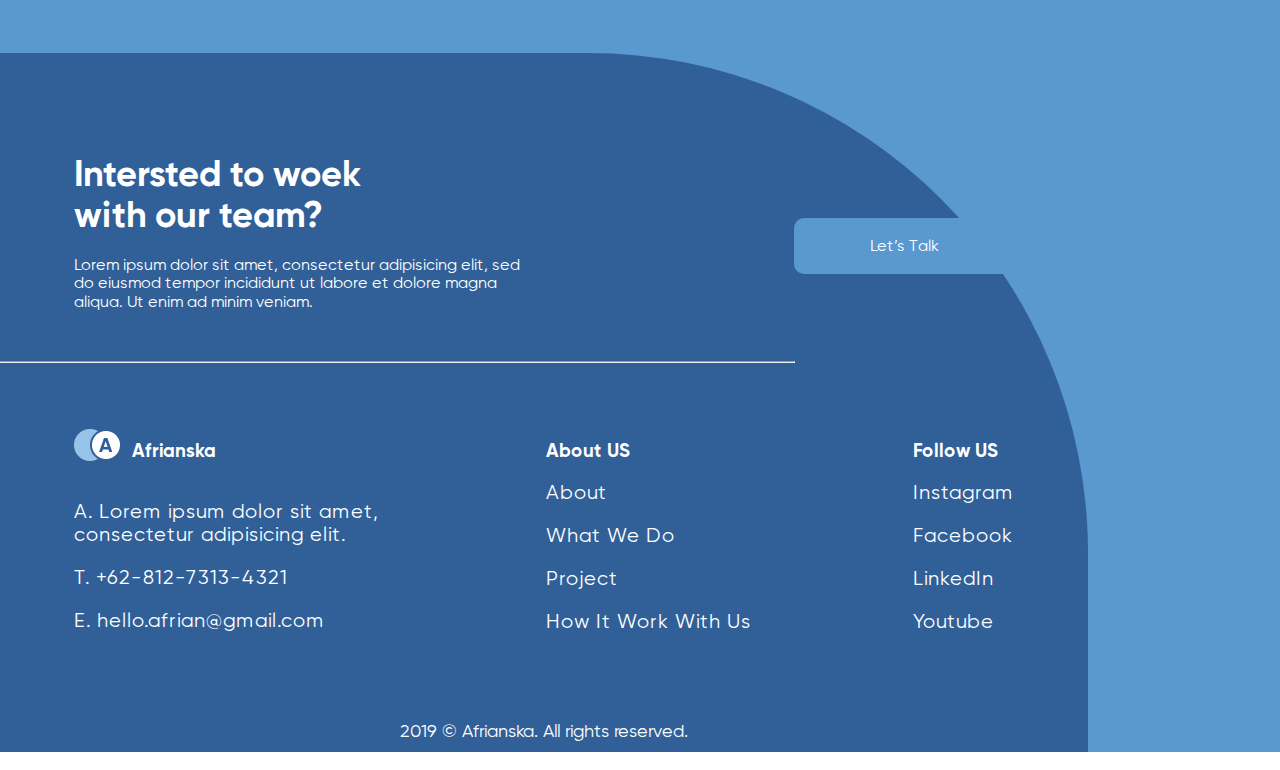
==== commit 3ced1a06: "setting button" ====
--- a/index.html
+++ b/index.html
@@ -24,7 +24,9 @@
             <h1>New Automation
             Tool for Your Home</h1>
             <p class="subtitle">Lorem ipsum dolor sit amet, consectetur adipiscing elit. Faucibus tristique vulputate ultrices ut mauris tellus at. Posuere sollicitudin odio tellus elit.</p>
-            <button href="#" class="button-header">See Our Project</button>
+            <form action="page-2/index-2.html">
+                <button class="button-header">See Our Project</button>
+            </form>
         </div>
         <div class="header-right">
             <img src="header-img/clock.svg" class="clock-ic" alt="">
--- a/main.css
+++ b/main.css
@@ -276,7 +276,7 @@
     padding-top: 250px;
 }
 .footer-top-title {
-    font-size: 36px;
+    font-size: 56px;
     margin: 0;
 }
 .footer-top-subtitle {
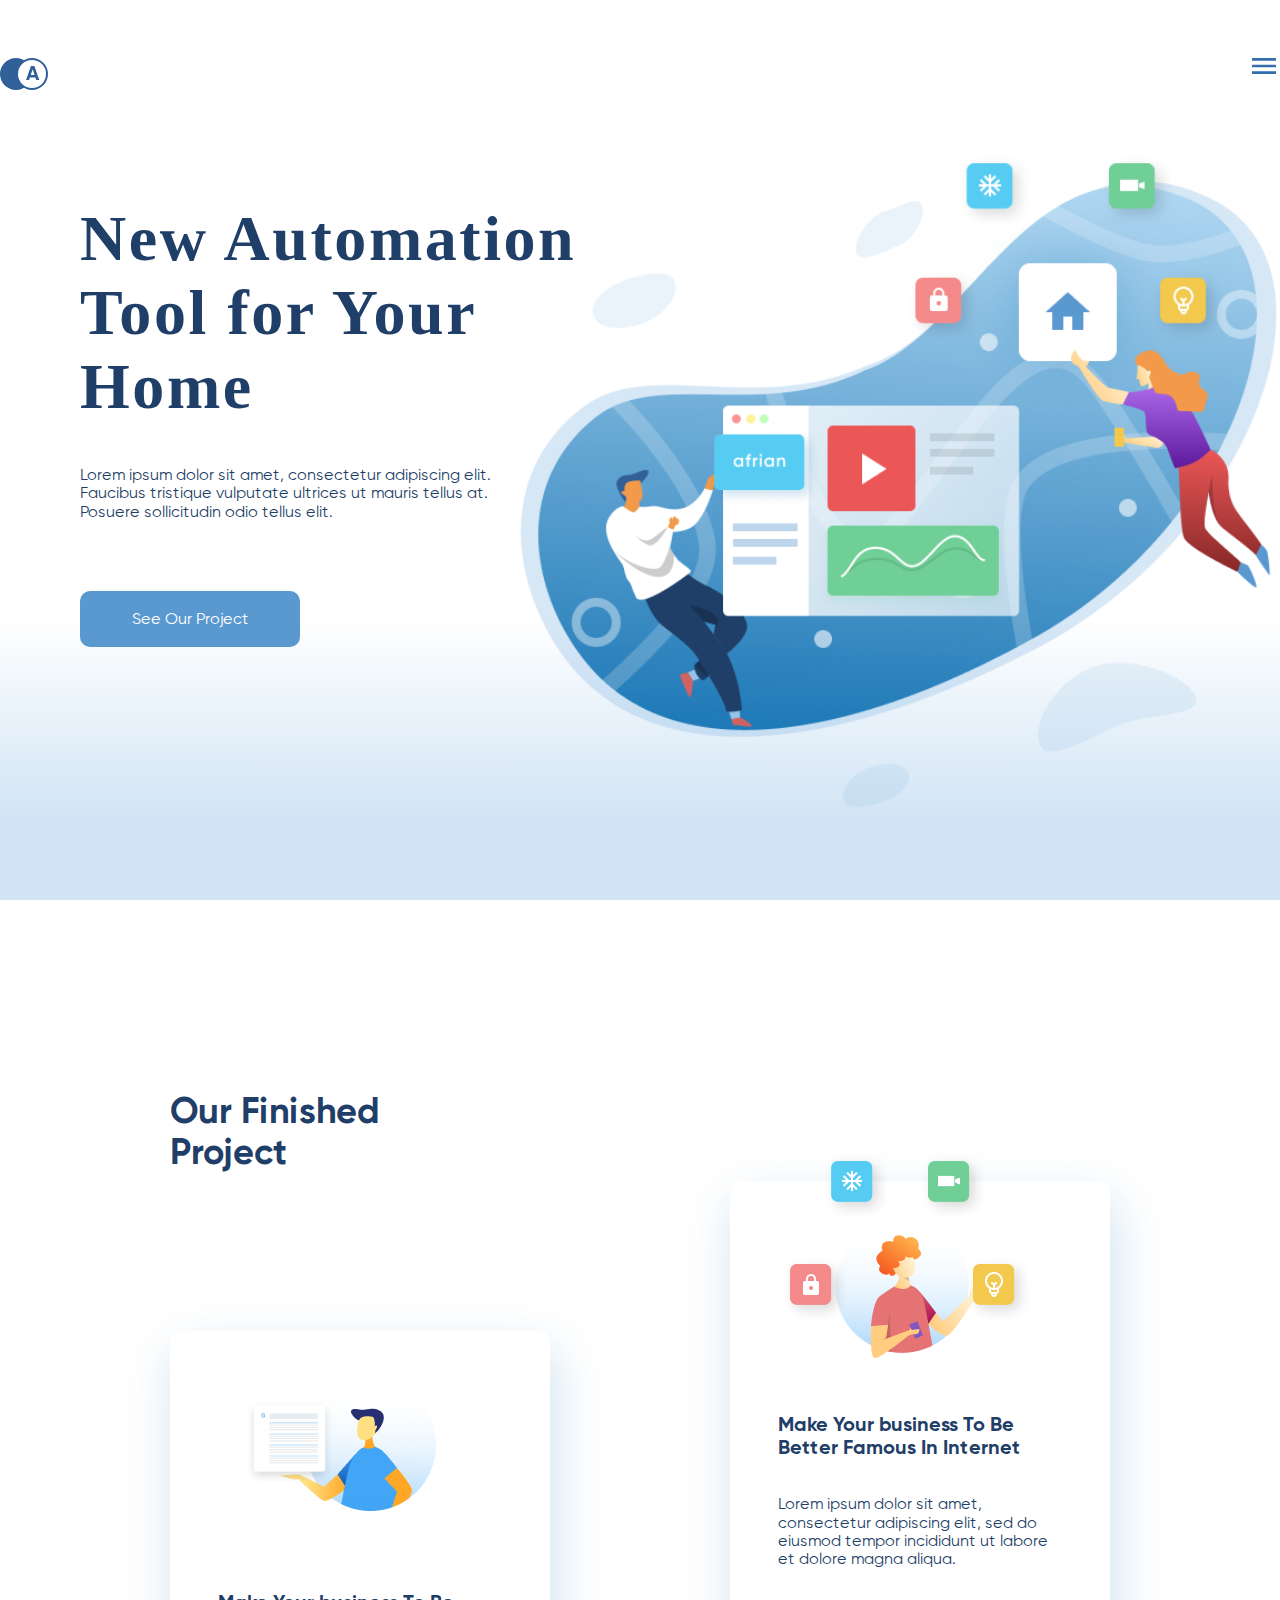
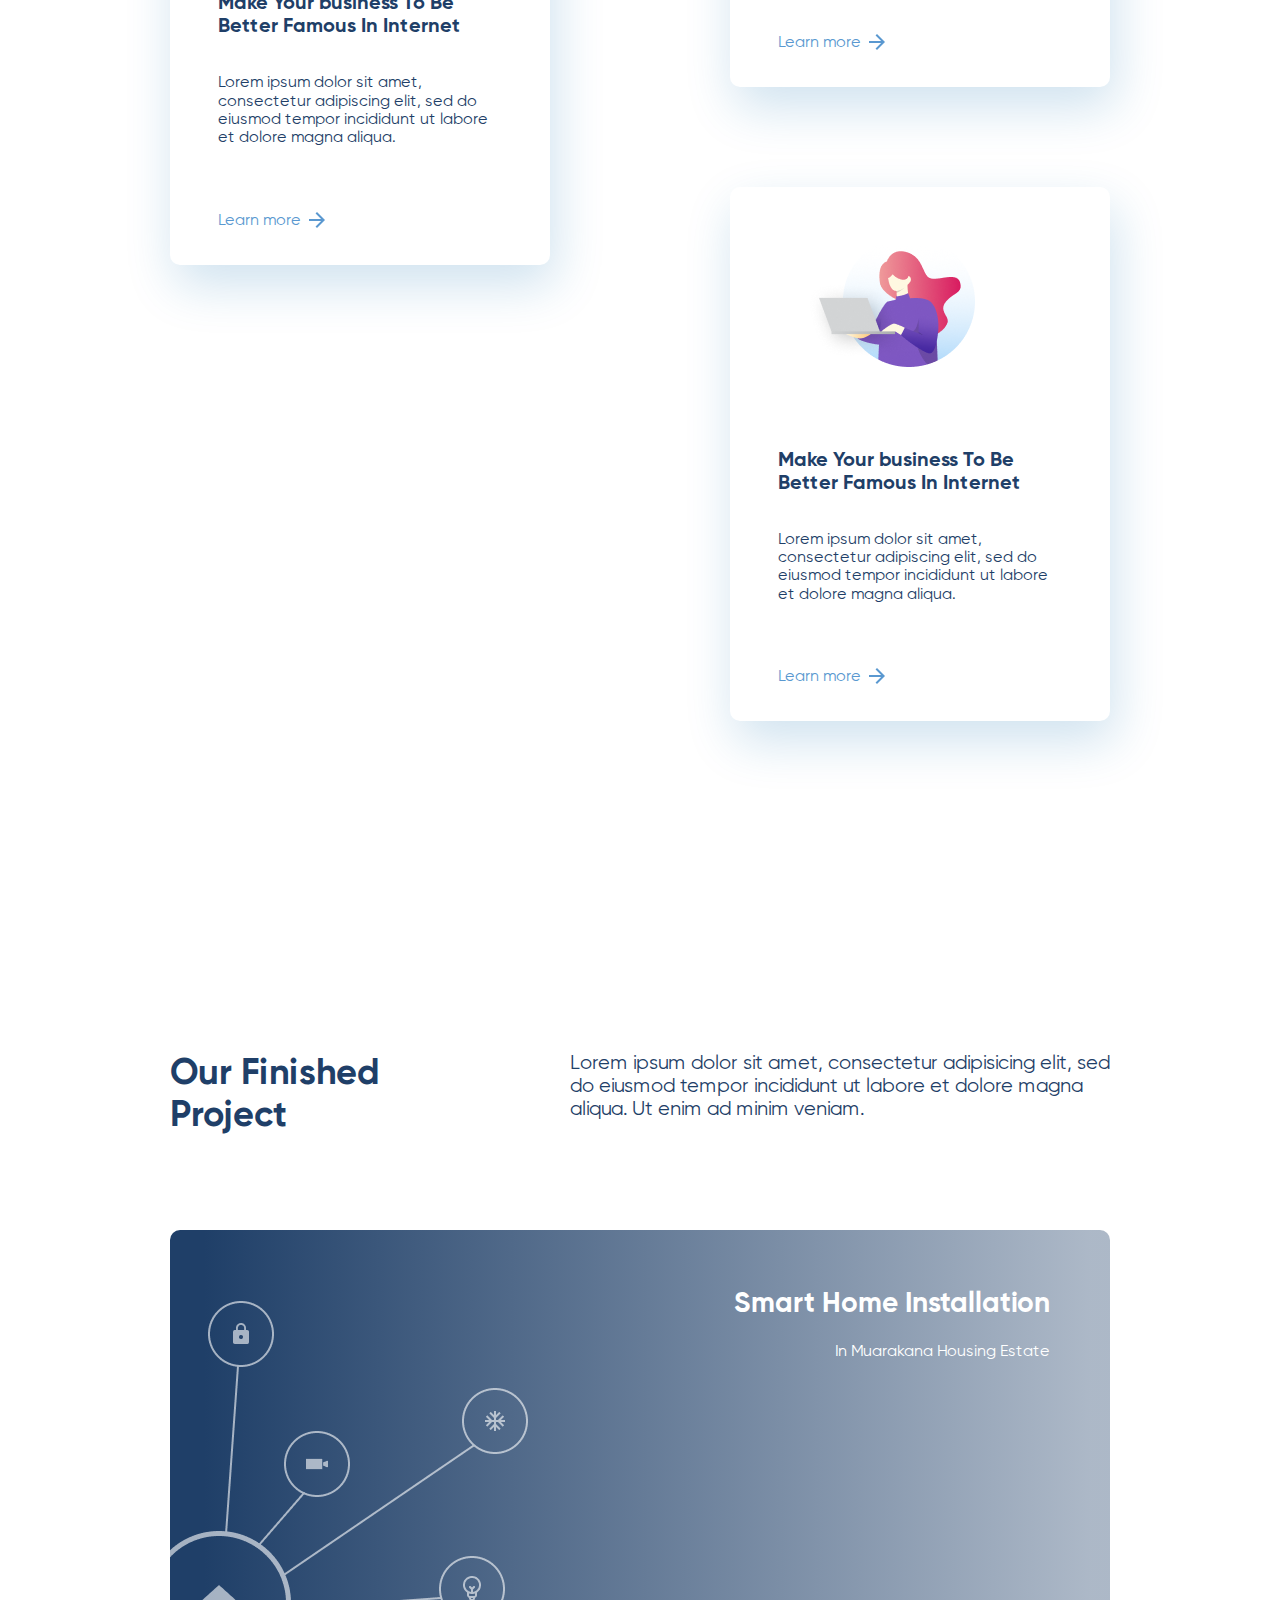
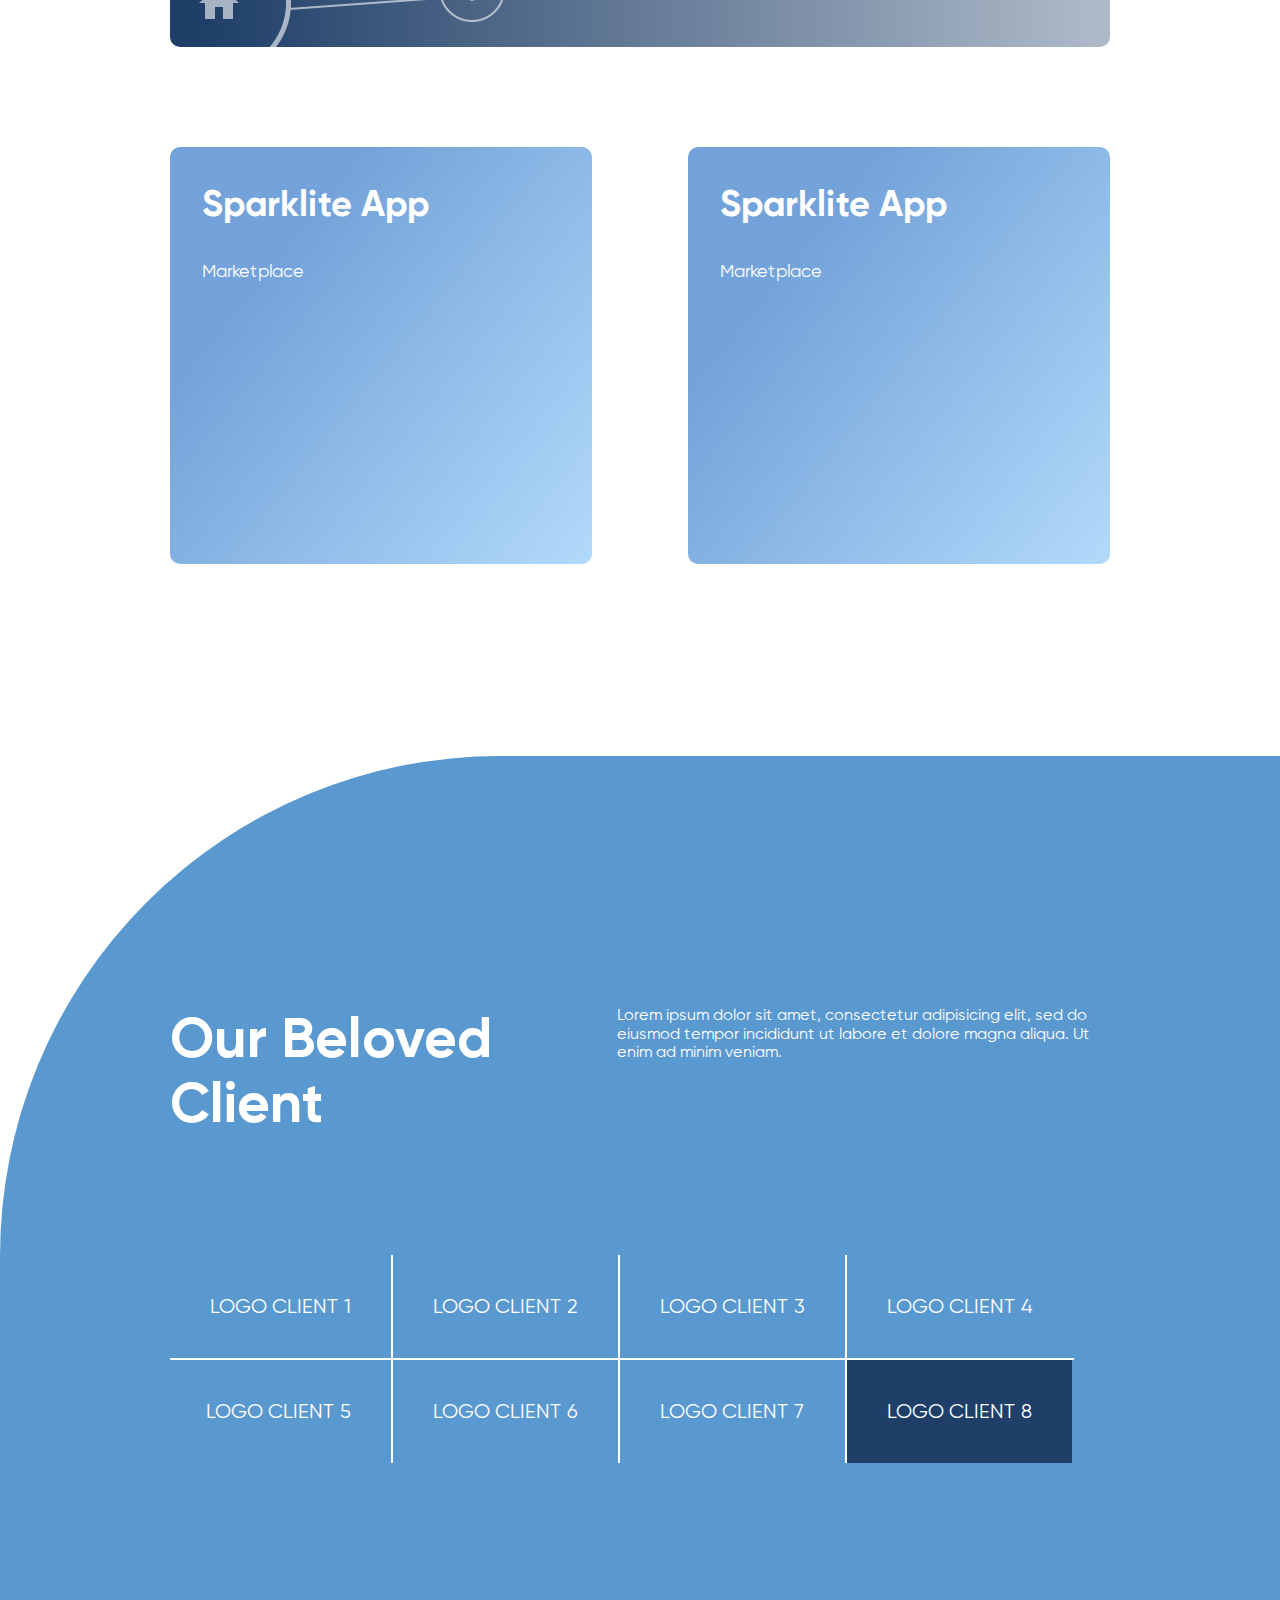
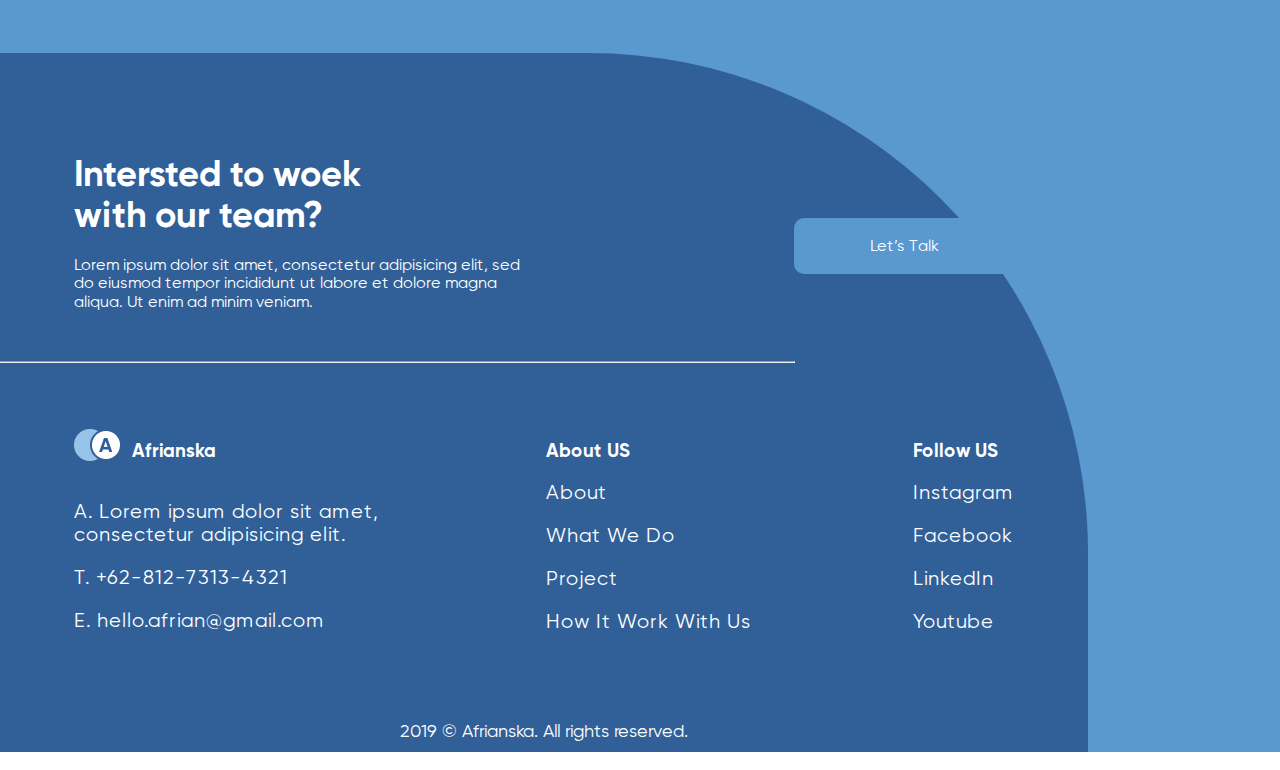
==== commit 182e7e27: "adaptive page-1" ====
--- a/index.html
+++ b/index.html
@@ -5,6 +5,7 @@
     <title>Afrianska</title>
     <link rel="stylesheet" href="fonts/Gilroy/stylesheet.css">
     <link href="//db.onlinewebfonts.com/c/d1243736bfe07b546f8f1e54e7804afb?family=Galien" rel="stylesheet" type="text/css"/>
+    <meta name="viewport" content="width=device-width, initial-scale=1">
     <link rel="stylesheet" href="css/normalize.css">
     <link rel="stylesheet" href="main.css">
 </head>
@@ -24,15 +25,12 @@
             <h1>New Automation
             Tool for Your Home</h1>
             <p class="subtitle">Lorem ipsum dolor sit amet, consectetur adipiscing elit. Faucibus tristique vulputate ultrices ut mauris tellus at. Posuere sollicitudin odio tellus elit.</p>
-            <form action="page-2/index-2.html">
+            <form action="page-2/index.html">
                 <button class="button-header">See Our Project</button>
             </form>
         </div>
         <div class="header-right">
-            <img src="header-img/clock.svg" class="clock-ic" alt="">
-            <img src="header-img/snowflake.png" class="snowflake-ic" alt="">
-            <img src="header-img/camera.svg" class="camera-ic" alt="">
-            <img src="header-img/lamp.svg" class="lamp-ic" alt="">
+         <!-- тут были иконки -->
         </div>
      </div>
     </div>
@@ -54,7 +52,7 @@
                <img src="icons/ic_arrow_forward_24px.png" class="arrow" alt="">
                 </div>
             </div>
-            <div class="right-cards">
+            <div class="right-cards" id="one-1">
                 <div class="cards">
                     <img src="cards-img/3.png" class="cards-img-2" alt="">
                     <h3 class="cards-info">Make Your business To Be
@@ -135,7 +133,9 @@
                 with our team?</h2>
                 <p class="blue-footer-subtitle">Lorem ipsum dolor sit amet, consectetur adipisicing elit, sed do eiusmod tempor incididunt ut labore et dolore magna aliqua. Ut enim ad minim veniam.</p>
                 </div>
-                <button class="footer-button">Let’s Talk</button>
+                <form action="page-3/index.html">
+                    <button class="footer-button">Let’s Talk</button>
+                </form>
             </div>
         </div>
         <hr class="hr-1">
--- a/main.css
+++ b/main.css
@@ -6,10 +6,12 @@
 }
 .header-width {
     width: 1300px;
+    max-width: 100%;
     margin: auto;
 }
 .top-header {
     display: flex;
+    flex-wrap: wrap;
     justify-content: space-between;
     margin-bottom: 50px;
     padding-top: 50px;
@@ -29,7 +31,7 @@
     position: relative;
     width: 950px;
     height: 680px;
-    
+    max-width: 100%;
 }
 .clock-ic {
     position: absolute;
@@ -66,11 +68,13 @@
     color: #1F3F68;
     font-family: Gilroy;
     width: 425px;
+    max-width: 100%;
     padding-left: 80px;
     margin-bottom: 70px;
 }
 .button-header {
     width: 220px;
+    max-width: 100%;
     height: 56px;
     border-radius: 10px;
     background-color: #5A98D0;
@@ -83,6 +87,7 @@
 }
 .container {
     width: 940px;
+    max-width: 100%;
     margin: auto;
     font-family: Gilroy;
 }
@@ -91,6 +96,7 @@
 .title-cards {
     font-size: 36px;
     width: 227px;
+    max-width: 100%;
     color: #1F3F68;
     margin: 0;
     padding-top: 190px;
@@ -98,10 +104,12 @@
 }
 .cards-section {
     display: flex;
+    flex-wrap: wrap;
     justify-content: space-between;
 }
 .cards {
     width: 380px;
+    max-width: 100%;
     box-shadow: 5px 20px 50px rgba(16, 112, 177, 0.2);
     border-radius: 10px;
     margin-bottom: 100px;
@@ -109,6 +117,7 @@
 }
 .cards-subtitle {
     width: 284px;
+    max-width: 100%;
     color: #1F3F68;
     padding-left: 48px;
     padding-bottom: 32px;
@@ -116,6 +125,7 @@
 .cards-info {
     font-size: 20px;
     width: 267px;
+    max-width: 100%;
     color: #1F3F68;
     padding-left: 48px;
     padding-bottom: 16px;
@@ -149,6 +159,7 @@
 }
 .text-block {
     display: flex;
+    flex-wrap: wrap;
     justify-content: space-between;
     margin-bottom: 96px;
 }
@@ -156,11 +167,13 @@
     font-size: 36px;
     margin: 0;
     width: 227px;
+    max-width: 100%;
     color: #1F3F68;
 }
 .subtitle-app {
     margin: 0;
     width: 540px;
+    max-width: 100%;
     color: #1F3F68;
     font-size: 20px;
 }
@@ -193,11 +206,13 @@
 }
 .two-block {
     display: flex;
+    flex-wrap: wrap;
     justify-content: space-between;
     padding-top: 100px;
 }
 .block-one {
     width: 422px;
+    max-width: 100%;
     border-radius: 10px;
     margin-bottom: 192px;
     height: 417px;
@@ -223,7 +238,7 @@
 }
 .top-line, .bottom-line {
     display: flex;
-  
+    flex-wrap: wrap;
     font-size: 20px;
     color: #fff;
 }
@@ -245,7 +260,7 @@
 }
 .table-item-4 {
     border-bottom: solid 2px;
-    padding: 30px;
+    padding: 40px;
 }
 .table-item-5 {
     border-right: solid 2px;
@@ -272,6 +287,7 @@
 .text-block-2 {
     display: flex;
     justify-content: space-between;
+    
     color: #fff;
     padding-top: 250px;
 }
@@ -281,10 +297,13 @@
 }
 .footer-top-subtitle {
     width: 540px;
+    max-width: 100%;
     margin: 0;
 }
 .table {
     margin: auto;
+    width: 940px;
+    max-width: 100%;
     padding-top: 100px;
 }
 .blue-footer {
@@ -296,26 +315,31 @@
 }
 .blue-footer-width {
     width: 940px;
+    max-width: 100%;
     margin: auto;
 }
 .footer-top-2 {
     display: flex;
+    flex-wrap: wrap;
     justify-content: space-between;
 }
 .blue-footer-title {
     font-size: 36px;
     color: #fff;
     width: 317px;
+    max-width: 100%;
     margin: 0;
     padding-top: 100px;
 }
 .blue-footer-subtitle {
     width: 460px;
+    max-width: 100%;
     margin: 0;
     padding-top: 20px;
 }
 .footer-button {
     height: 56px;
+    max-width: 100%;
     width: 220px;
     background-color: #5A98D0;
     border-radius: 10px;
@@ -335,8 +359,10 @@
 .footer-bottom-info {
     display: flex;
     width: 940px;
+    max-width: 100%;
     margin: auto;
     padding-top: 50px;
+    flex-wrap: wrap;
     justify-content: space-between;
     
 }
@@ -349,6 +375,7 @@
 }
 .blocks-item p {
     width: 310px;
+    max-width: 100%;
     letter-spacing: 1px;
     margin-bottom: 20px;
     font-size: 20px
@@ -370,4 +397,223 @@
     text-align: center;
     padding-top: 50px;
     padding-bottom: 10px
+}
+
+
+
+@media only screen and (max-width:900px) {
+    body {
+        padding-left: 5px;
+        padding-right: 5px;
+    }
+    .table {
+        margin-top: 50px;
+        width: 50%;
+        margin-right: 100px;
+    }
+    .text-block-2 {
+        flex-wrap: wrap;
+        justify-content: center;
+    }
+    .footer-top-title {
+        padding-bottom: 20px;
+    }
+    .table-item-1, .table-item-2, .table-item-3, .table-item-4, .table-item-5, .table-item-6, .table-item-7, .table-item-8 {
+        border: none;
+        border: solid 1px;
+    }
+    .bottom-line {
+        padding-left: 4px;
+        padding-top: 40px
+    }
+    .table-item-1 {
+        margin-left: 4px;
+    }
+    .two-block {
+        justify-content: center;
+    }
+    .header-width {
+        max-width: 70%;
+    }
+    .cards-section {
+        flex-wrap: wrap;
+        justify-content: center;
+    }
+    .title-cards {
+        padding: 0;
+        margin-top: 50px;
+        margin-bottom: 50px;
+        width: 100%;
+        text-align: center;
+    }
+    .cards {
+        margin-bottom: 50px;
+    }
+    .cards-img-2 {
+        
+    }
+    #one-1 {
+        margin-top: 150px;
+    }
+    .title-app {
+        width: 100%;
+        text-align: center;
+    }
+    .subtitle-app {
+        text-align: center;
+        margin: auto;
+        margin-top: 15px;
+    }
+    .app {
+        margin-top: 0;
+    }
+    .subtitle {
+       display: none;
+    }
+    h1 {
+        margin-top: 200px;
+        font-size: 45px;
+        text-align: center;
+    }
+    .button-header {
+        margin-left: 200px;
+    }
+}
+
+
+@media only screen and (max-width:700px) {
+    body {
+        padding-left: 5px;
+        padding-right: 5px;
+    }
+    .table {
+        margin-top: 50px;
+        width: 50%;
+        margin-right: 100px;
+    }
+    .text-block-2 {
+        flex-wrap: wrap;
+        justify-content: center;
+    }
+    .footer-top-title {
+        padding-bottom: 20px;
+    }
+    .table-item-1, .table-item-2, .table-item-3, .table-item-4, .table-item-5, .table-item-6, .table-item-7, .table-item-8 {
+        border: none;
+        border: solid 1px;
+    }
+    .bottom-line {
+        padding-left: 4px;
+        padding-top: 40px
+    }
+    .table-item-1 {
+        margin-left: 4px;
+    }
+    .two-block {
+        justify-content: center;
+    }
+    .block-one {
+        margin-bottom: 50px;;
+    }
+    .header-width {
+        max-width: 70%;
+    }
+    .cards-section {
+        flex-wrap: wrap;
+        justify-content: center;
+    }
+    .title-cards {
+        padding: 0;
+        margin-top: 50px;
+        margin-bottom: 50px;
+        width: 100%;
+        text-align: center;
+    }
+    .cards {
+        margin-bottom: 50px;
+    }
+    .cards-img-2 {
+        
+    }
+    #one-1 {
+        margin-top: 150px;
+    }
+    .title-app {
+        width: 100%;
+        text-align: center;
+    }
+    .subtitle-app {
+        text-align: center;
+        margin: auto;
+        margin-top: 15px;
+    }
+    .app {
+        margin-top: 0;
+    }
+    .subtitle {
+       display: none;
+    }
+    h1 {
+        margin: auto;
+        position: absolute;
+        top: 50%;
+        color: 
+    }
+    .button-header {
+      display: none;
+    }
+    .blue-footer {
+        padding-left: 20px;
+        padding-right: 20px;
+        font-size: 15px;
+    }
+    .blue-footer p {
+        font-size: 10px;
+        width: 50%;
+    }
+    .blocks-item {
+        width: 30%
+    }
+    .footer-bottom-gray-text {
+        margin: auto;
+    }
+}
+
+@media only screen and (max-width: 600px) {
+    h1 {
+        width: 70%;
+    }
+    .cards {
+        padding-left: 20px;
+        padding-right: 20px;
+        width: 80%;
+        margin-left: 30px
+    }
+    .info-banner {
+        text-align: center;
+        padding: 0;
+        margin-right: 10px;
+        position: relative;
+        top: 150px;
+    }
+    .banner-app {
+    
+    }
+    header {
+        width: 100%;
+    }
+    .table {
+        text-align: center;
+    }
+    .footer-top-title {
+        text-align: center;
+    }
+    .two-block {
+        width: 97%;
+        margin: auto;
+        
+    }
+    .container {
+        margin: auto;
+    }
 }